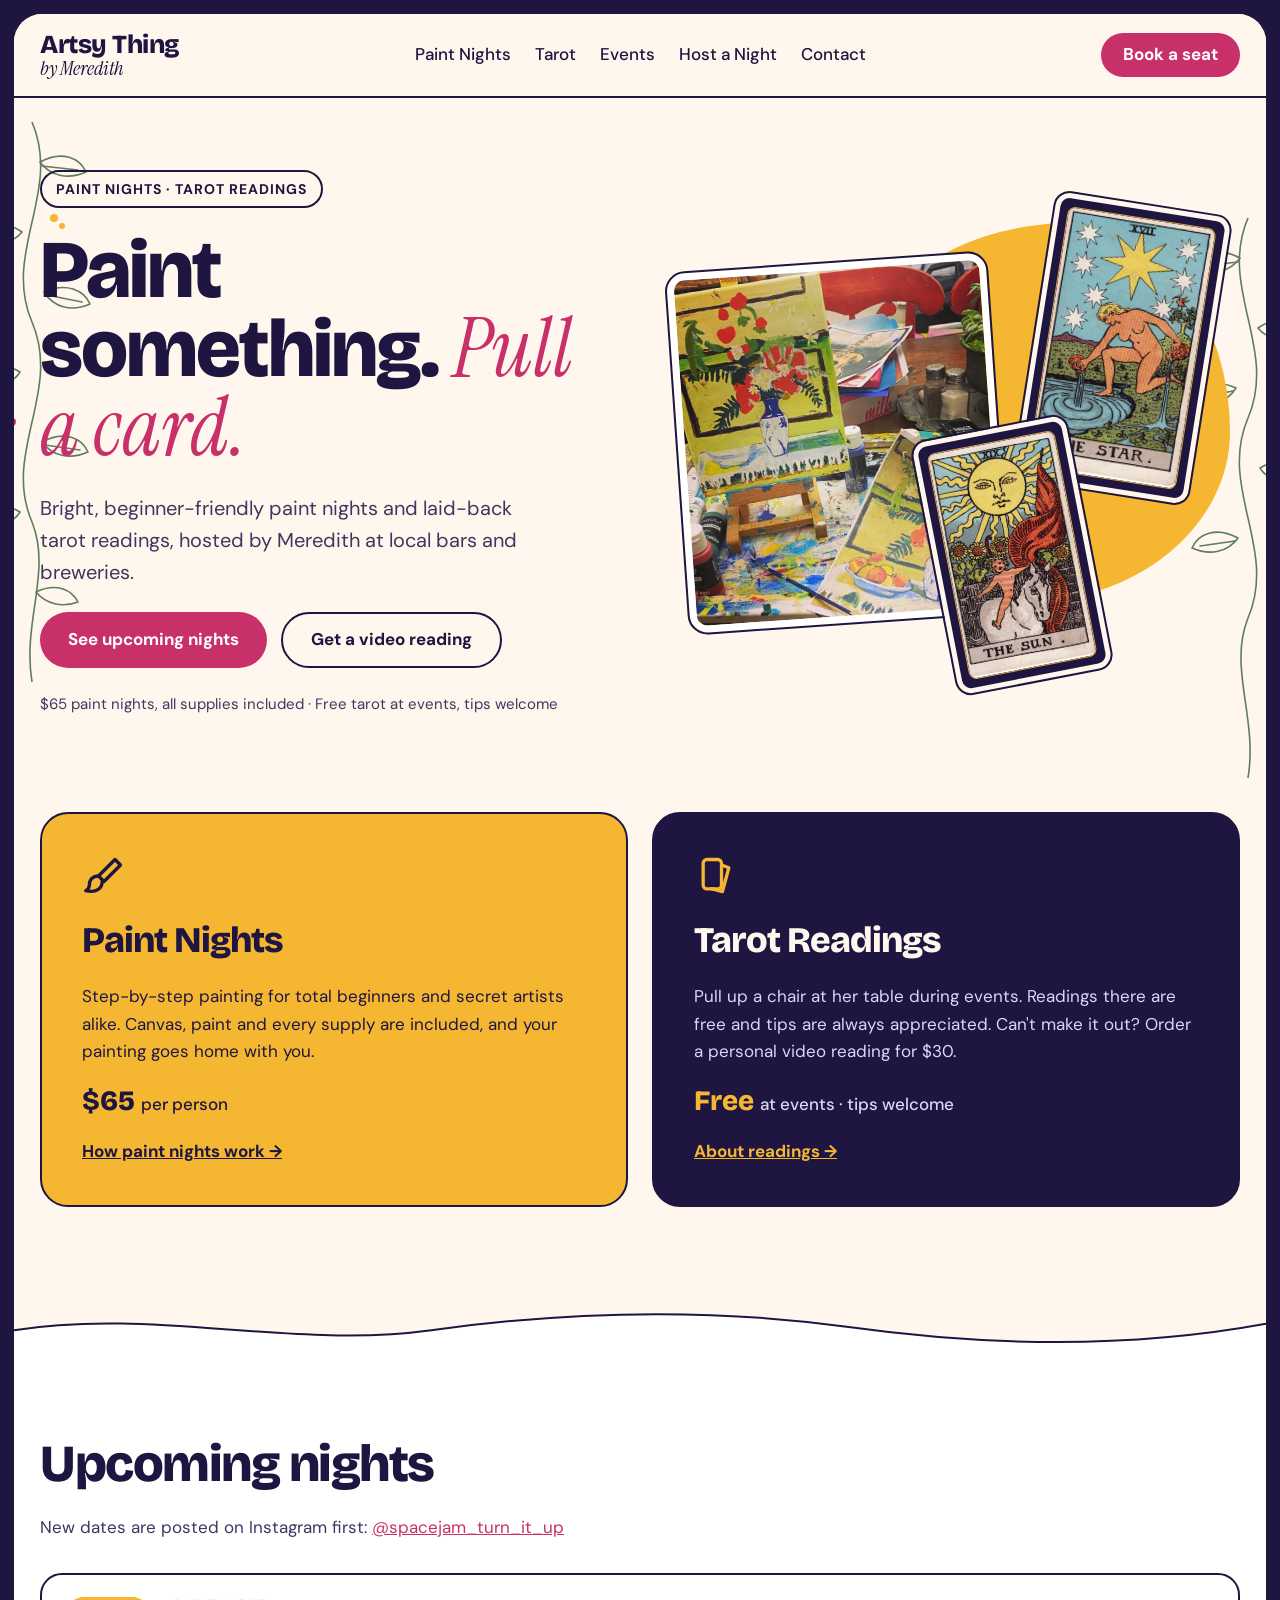
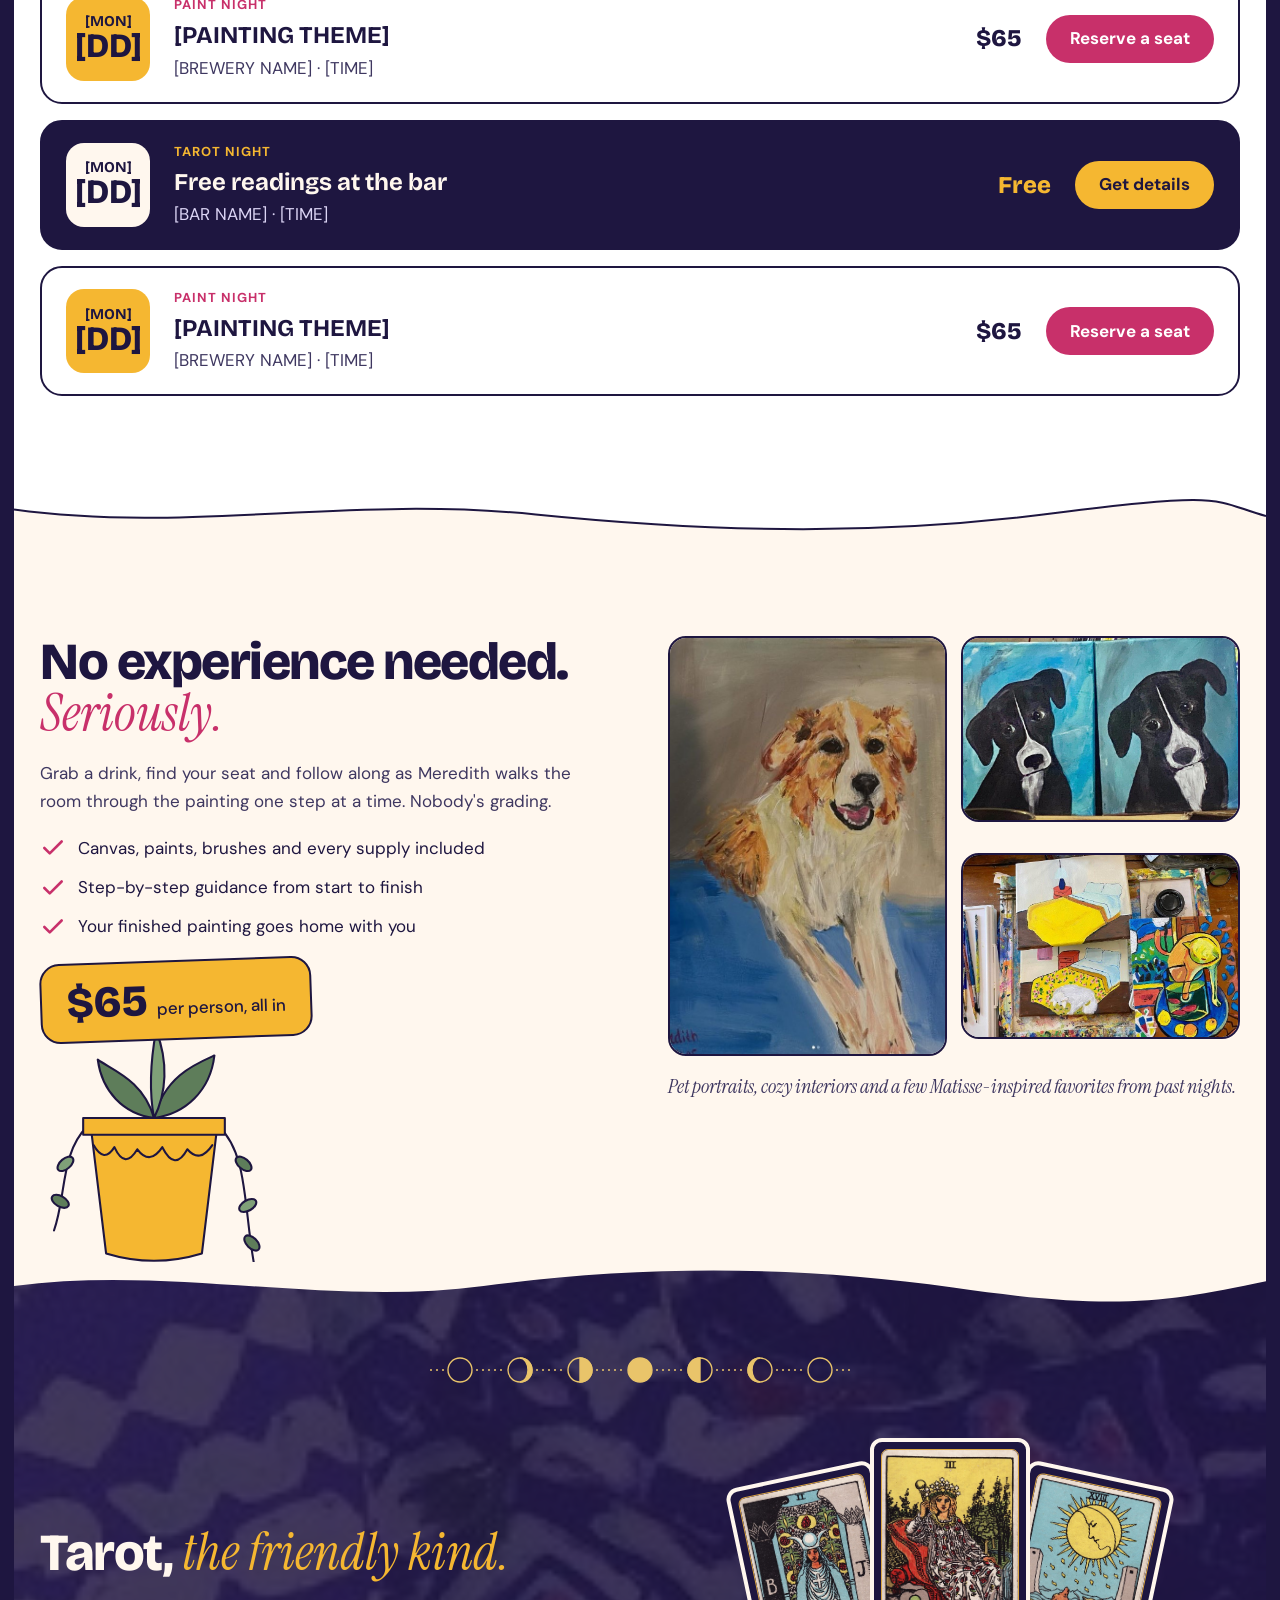
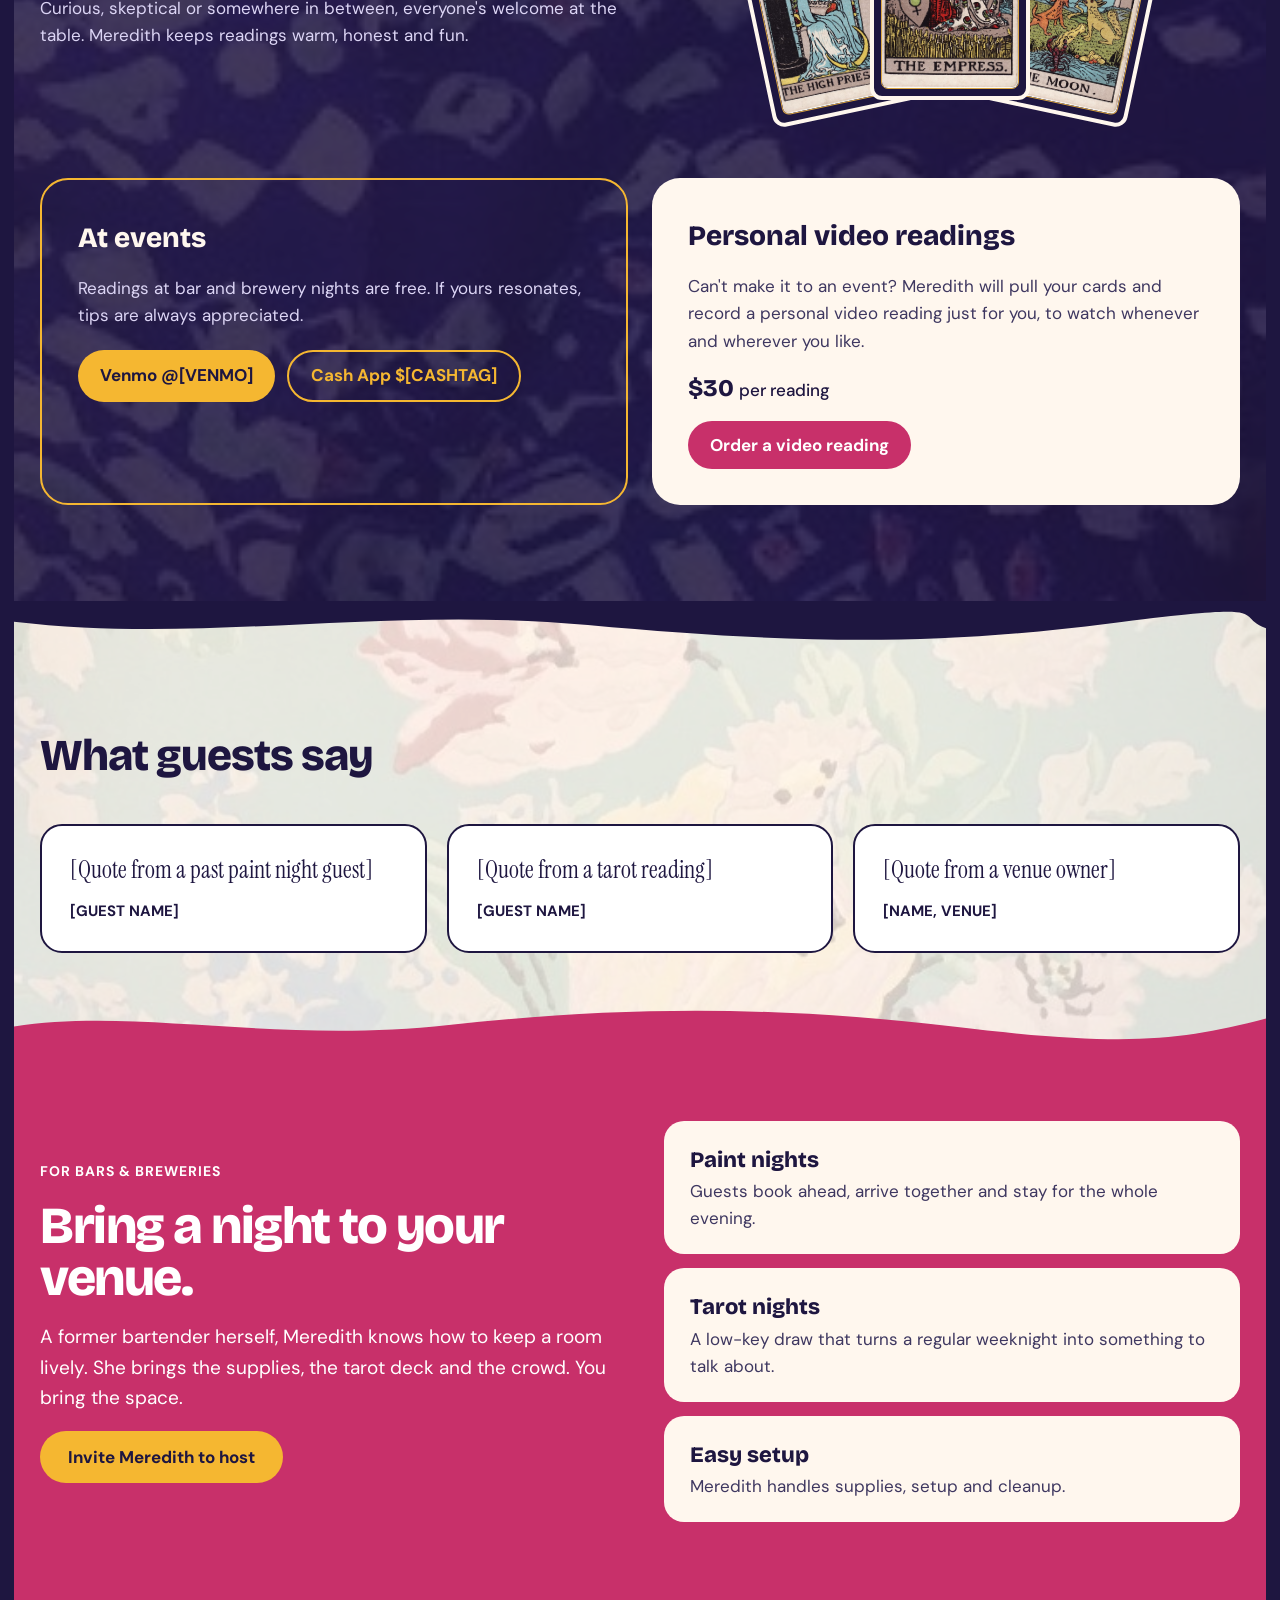
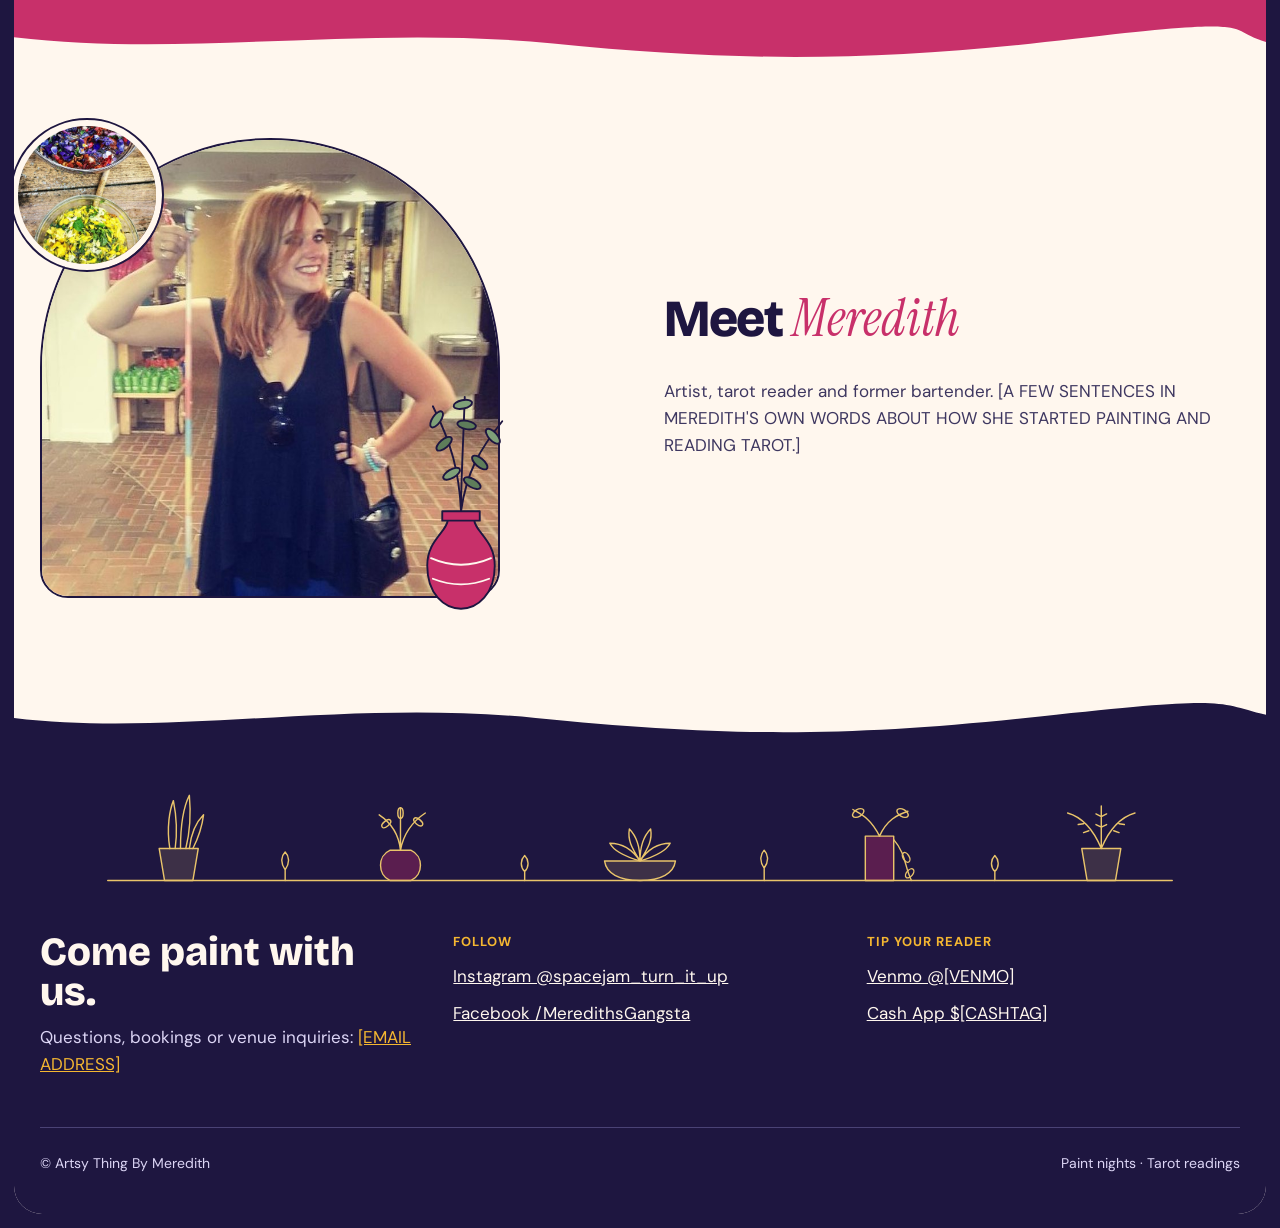
==== TarotTestWebsite/index.html @ 4184240e "Initial commit: client business websites (210 Thrifty Ninja, TarotTestWebsite)" ====
<!doctype html>
<html lang="en">
<head>
<meta charset="utf-8">
<meta name="viewport" content="width=device-width, initial-scale=1">
<title>Artsy Thing By Meredith | Paint nights and tarot readings</title>
<link rel="stylesheet" href="https://fonts.googleapis.com/css2?family=Bricolage+Grotesque:wght@500;700;800&amp;family=DM+Sans:wght@400;500;700&amp;family=Instrument+Serif:ital@0;1&amp;display=swap">
<style>
html{scroll-behavior:smooth}

body{margin:0}
a{color:#C8306A}a:hover{color:#1E1640}
.bg-batik{background-image:url(images/texture-batik.jpg);background-size:cover;background-position:center}
.bg-floral{background-image:url(images/texture-floral.jpg);background-size:cover;background-position:center}
</style>
</head>
<body>
<div style="background: #1E1640; padding: 14px">
<div style="font-family: 'DM Sans', system-ui, sans-serif; color: #1E1640; background: #FFF7EE; font-size: 17px; line-height: 1.6; border-radius: 28px; overflow: hidden">

<header style="padding: 18px 24px; border-bottom: 2px solid #1E1640; background: #FFF7EE">
<div style="max-width: 1200px; margin: 0 auto; display: flex; flex-wrap: wrap; align-items: center; justify-content: space-between; gap: 16px">
<a href="#top" style="text-decoration: none; color: #1E1640; display: flex; flex-direction: column; line-height: 1">
<span style="font-family: 'Bricolage Grotesque', 'Trebuchet MS', sans-serif; font-weight: 800; font-size: 26px; letter-spacing: -0.5px">Artsy Thing</span>
<span style="font-family: 'Instrument Serif', Georgia, serif; font-style: italic; font-size: 20px">by Meredith</span>
</a>
<nav style="display: flex; flex-wrap: wrap; gap: 24px; font-weight: 500">
<a href="#paint" style="color: #1E1640; text-decoration: none">Paint Nights</a>
<a href="#tarot" style="color: #1E1640; text-decoration: none">Tarot</a>
<a href="#events" style="color: #1E1640; text-decoration: none">Events</a>
<a href="#host" style="color: #1E1640; text-decoration: none">Host a Night</a>
<a href="#contact" style="color: #1E1640; text-decoration: none">Contact</a>
</nav>
<a href="#events" style="display: inline-flex; align-items: center; min-height: 44px; padding: 0 22px; border-radius: 999px; background: #C8306A; color: #FFFFFF; text-decoration: none; font-weight: 700">Book a seat</a>
</div>
</header>

<section id="top" style="padding: 72px 24px 96px; overflow: hidden; position: relative">
<svg aria-hidden="true" width="110" height="560" viewBox="0 0 110 560" fill="none" stroke="#5E7D5A" stroke-width="1.6" stroke-linecap="round" stroke-linejoin="round" style="position: absolute; left: -22px; top: 24px">
<path d="M40 0C70 70 10 130 40 200C70 270 10 330 40 400C60 450 30 500 40 560"></path>
<path d="M48 40C70 28 88 36 94 50C76 58 58 54 48 40Z"></path><path d="M50 44L86 48"></path>
<path d="M30 110C10 96-6 102-10 116C8 124 22 120 30 110Z"></path>
<path d="M52 170C74 160 92 168 98 182C80 190 62 186 52 170Z"></path><path d="M55 173L90 180"></path>
<path d="M28 250C8 238-6 244-8 258C10 264 22 260 28 250Z"></path>
<path d="M50 320C72 308 90 316 96 330C78 338 60 334 50 320Z"></path><path d="M53 323L88 328"></path>
<path d="M28 390C8 378-6 384-8 398C10 404 22 400 28 390Z"></path>
<path d="M44 470C64 460 80 468 86 480C70 486 54 482 44 470Z"></path>
<circle cx="62" cy="96" r="4" fill="#F5B731" stroke="none"></circle><circle cx="70" cy="104" r="3" fill="#F5B731" stroke="none"></circle><circle cx="20" cy="300" r="4" fill="#C8306A" stroke="none"></circle><circle cx="14" cy="310" r="3" fill="#C8306A" stroke="none"></circle>
</svg>
<svg aria-hidden="true" width="110" height="560" viewBox="0 0 110 560" fill="none" stroke="#5E7D5A" stroke-width="1.6" stroke-linecap="round" stroke-linejoin="round" style="position: absolute; right: -22px; top: 120px; transform: scale(-1, 1)">
<path d="M40 0C70 70 10 130 40 200C70 270 10 330 40 400C60 450 30 500 40 560"></path>
<path d="M48 40C70 28 88 36 94 50C76 58 58 54 48 40Z"></path><path d="M50 44L86 48"></path>
<path d="M30 110C10 96-6 102-10 116C8 124 22 120 30 110Z"></path>
<path d="M52 170C74 160 92 168 98 182C80 190 62 186 52 170Z"></path><path d="M55 173L90 180"></path>
<path d="M28 250C8 238-6 244-8 258C10 264 22 260 28 250Z"></path>
<path d="M50 320C72 308 90 316 96 330C78 338 60 334 50 320Z"></path><path d="M53 323L88 328"></path>
<circle cx="64" cy="230" r="4" fill="#F5B731" stroke="none"></circle><circle cx="72" cy="238" r="3" fill="#F5B731" stroke="none"></circle>
</svg>
<div style="position: relative; max-width: 1200px; margin: 0 auto; display: grid; grid-template-columns: repeat(auto-fit, minmax(320px, 1fr)); gap: 56px; align-items: center">
<div style="display: flex; flex-direction: column; gap: 24px">
<span style="align-self: flex-start; padding: 6px 14px; border: 2px solid #1E1640; border-radius: 999px; font-weight: 700; font-size: 14px; letter-spacing: 1px; text-transform: uppercase">Paint nights · Tarot readings</span>
<h1 style="margin: 0; font-family: 'Bricolage Grotesque', 'Trebuchet MS', sans-serif; font-weight: 800; font-size: clamp(48px, 6.4vw, 96px); line-height: 0.95; letter-spacing: -2px">Paint something. <span style="font-family: 'Instrument Serif', Georgia, serif; font-style: italic; font-weight: 400; color: #C8306A; letter-spacing: 0">Pull a card.</span></h1>
<p style="margin: 0; font-size: 20px; max-width: 520px; color: #3E3760">Bright, beginner-friendly paint nights and laid-back tarot readings, hosted by Meredith at local bars and breweries.</p>
<div style="display: flex; flex-wrap: wrap; gap: 14px">
<a href="#events" style="display: inline-flex; align-items: center; min-height: 52px; padding: 0 28px; border-radius: 999px; background: #C8306A; color: #FFFFFF; text-decoration: none; font-weight: 700">See upcoming nights</a>
<a href="#tarot" style="display: inline-flex; align-items: center; min-height: 52px; padding: 0 28px; border-radius: 999px; border: 2px solid #1E1640; color: #1E1640; text-decoration: none; font-weight: 700">Get a video reading</a>
</div>
<p style="margin: 0; font-size: 15px; color: #3E3760">$65 paint nights, all supplies included · Free tarot at events, tips welcome</p>
</div>
<div style="position: relative; height: 480px">
<div style="position: absolute; top: 20px; right: 10px; width: 380px; height: 380px; background: #F5B731; border-radius: 58% 42% 55% 45% / 45% 55% 45% 55%"></div>
<img src="images/art-vase-easel.jpg" alt="Meredith's bright flower-vase painting on a tabletop easel beside its reference print" style="position: absolute; top: 60px; left: 10px; width: 320px; height: 360px; transform: rotate(-4deg); object-fit: cover; border: 7px solid #FFFFFF; outline: 2px solid #1E1640; border-radius: 18px; box-sizing: border-box">
<div style="position: absolute; top: 0; right: 30px; width: 176px; height: 290px; transform: rotate(9deg); background: #1E1640; border: 5px solid #FFF7EE; outline: 2px solid #1E1640; border-radius: 14px; padding: 8px; box-sizing: border-box">
<div style="height: 100%; box-sizing: border-box; border: 1px solid #D9A441; border-radius: 8px; overflow: hidden">
<img src="images/RWS_Tarot_17_Star.jpg" alt="The Star tarot card" style="display: block; width: 100%; height: 100%; object-fit: cover">
</div>
</div>
<div style="position: absolute; bottom: 0; right: 150px; width: 156px; height: 256px; transform: rotate(-11deg); background: #1E1640; border: 5px solid #FFF7EE; outline: 2px solid #1E1640; border-radius: 14px; padding: 8px; box-sizing: border-box">
<div style="height: 100%; box-sizing: border-box; border: 1px solid #D9A441; border-radius: 8px; overflow: hidden">
<img src="images/RWS_Tarot_19_Sun.jpg" alt="The Sun tarot card" style="display: block; width: 100%; height: 100%; object-fit: cover">
</div>
</div>
</div>
</div>
</section>

<section style="padding: 0 24px 96px">
<div style="max-width: 1200px; margin: 0 auto; display: grid; grid-template-columns: repeat(auto-fit, minmax(300px, 1fr)); gap: 24px">
<div style="background: #F5B731; border: 2px solid #1E1640; border-radius: 28px; padding: 40px; display: flex; flex-direction: column; gap: 14px">
<svg aria-hidden="true" width="44" height="44" viewBox="0 0 24 24" fill="none" stroke="#1E1640" stroke-width="1.8" stroke-linecap="round" stroke-linejoin="round"><path d="M18 3l3 3-9 9-3-3z"></path><path d="M9 12c-3 0-5 2-5 5 0 1.5-1 2.5-2 3 4 1 9 0 9-5"></path></svg>
<h2 style="margin: 0; font-family: 'Bricolage Grotesque', 'Trebuchet MS', sans-serif; font-weight: 800; font-size: 36px; letter-spacing: -1px">Paint Nights</h2>
<p style="margin: 0">Step-by-step painting for total beginners and secret artists alike. Canvas, paint and every supply are included, and your painting goes home with you.</p>
<p style="margin: 0; font-family: 'Bricolage Grotesque', 'Trebuchet MS', sans-serif; font-weight: 800; font-size: 28px">$65 <span style="font-family: 'DM Sans', sans-serif; font-weight: 500; font-size: 17px">per person</span></p>
<a href="#paint" style="color: #1E1640; font-weight: 700">How paint nights work →</a>
</div>
<div style="background: #1E1640; color: #FFF7EE; border: 2px solid #1E1640; border-radius: 28px; padding: 40px; display: flex; flex-direction: column; gap: 14px">
<svg aria-hidden="true" width="44" height="44" viewBox="0 0 24 24" fill="none" stroke="#F5B731" stroke-width="1.8" stroke-linecap="round" stroke-linejoin="round"><rect x="5" y="3" width="10" height="16" rx="2"></rect><path d="M15 6l4 1.5-3.5 13-6-1.6"></path></svg>
<h2 style="margin: 0; font-family: 'Bricolage Grotesque', 'Trebuchet MS', sans-serif; font-weight: 800; font-size: 36px; letter-spacing: -1px">Tarot Readings</h2>
<p style="margin: 0; color: #DCD5F5">Pull up a chair at her table during events. Readings there are free and tips are always appreciated. Can't make it out? Order a personal video reading for $30.</p>
<p style="margin: 0; font-family: 'Bricolage Grotesque', 'Trebuchet MS', sans-serif; font-weight: 800; font-size: 28px; color: #F5B731">Free <span style="font-family: 'DM Sans', sans-serif; font-weight: 500; font-size: 17px; color: #DCD5F5">at events · tips welcome</span></p>
<a href="#tarot" style="color: #F5B731; font-weight: 700">About readings →</a>
</div>
</div>
</section>

<div aria-hidden="true" style="background: #FFF7EE; line-height: 0"><svg viewBox="0 0 1440 60" preserveAspectRatio="none" style="display: block; width: 100%; height: 48px"><path d="M0 34C160 6 320 58 480 34S800 6 960 30S1280 58 1440 26V60H0Z" fill="#FFFFFF"></path><path d="M0 34C160 6 320 58 480 34S800 6 960 30S1280 58 1440 26" fill="none" stroke="#1E1640" stroke-width="2" vector-effect="non-scaling-stroke"></path></svg></div>
<section id="events" style="padding: 72px 24px 96px; background: #FFFFFF">
<div style="max-width: 1200px; margin: 0 auto; display: flex; flex-direction: column; gap: 32px">
<div style="display: flex; flex-wrap: wrap; justify-content: space-between; align-items: flex-end; gap: 16px">
<div>
<h2 style="margin: 0; font-family: 'Bricolage Grotesque', 'Trebuchet MS', sans-serif; font-weight: 800; font-size: 52px; letter-spacing: -1.5px">Upcoming nights</h2>
<p style="margin: 8px 0 0; color: #3E3760">New dates are posted on Instagram first: <a href="https://www.instagram.com/spacejam_turn_it_up">@spacejam_turn_it_up</a></p>
</div>
</div>
<div style="display: flex; flex-direction: column; gap: 16px">
<div style="display: flex; flex-wrap: wrap; align-items: center; gap: 24px; border: 2px solid #1E1640; border-radius: 22px; padding: 20px 24px">
<div style="width: 84px; height: 84px; border-radius: 18px; background: #F5B731; display: flex; flex-direction: column; align-items: center; justify-content: center; line-height: 1; font-family: 'Bricolage Grotesque', sans-serif"><span style="font-size: 15px; font-weight: 700">[MON]</span><span style="font-size: 34px; font-weight: 800">[DD]</span></div>
<div style="flex-grow: 1; min-width: 220px">
<div style="font-size: 13px; font-weight: 700; letter-spacing: 1px; text-transform: uppercase; color: #C8306A">Paint Night</div>
<div style="font-family: 'Bricolage Grotesque', sans-serif; font-weight: 700; font-size: 24px">[PAINTING THEME]</div>
<div style="color: #3E3760">[BREWERY NAME] · [TIME]</div>
</div>
<div style="font-family: 'Bricolage Grotesque', sans-serif; font-weight: 800; font-size: 24px">$65</div>
<a href="#contact" style="display: inline-flex; align-items: center; min-height: 48px; padding: 0 24px; border-radius: 999px; background: #C8306A; color: #FFFFFF; text-decoration: none; font-weight: 700">Reserve a seat</a>
</div>
<div style="display: flex; flex-wrap: wrap; align-items: center; gap: 24px; border: 2px solid #1E1640; border-radius: 22px; padding: 20px 24px; background: #1E1640; color: #FFF7EE">
<div style="width: 84px; height: 84px; border-radius: 18px; background: #FFF7EE; color: #1E1640; display: flex; flex-direction: column; align-items: center; justify-content: center; line-height: 1; font-family: 'Bricolage Grotesque', sans-serif"><span style="font-size: 15px; font-weight: 700">[MON]</span><span style="font-size: 34px; font-weight: 800">[DD]</span></div>
<div style="flex-grow: 1; min-width: 220px">
<div style="font-size: 13px; font-weight: 700; letter-spacing: 1px; text-transform: uppercase; color: #F5B731">Tarot Night</div>
<div style="font-family: 'Bricolage Grotesque', sans-serif; font-weight: 700; font-size: 24px">Free readings at the bar</div>
<div style="color: #DCD5F5">[BAR NAME] · [TIME]</div>
</div>
<div style="font-family: 'Bricolage Grotesque', sans-serif; font-weight: 800; font-size: 24px; color: #F5B731">Free</div>
<a href="#tarot" style="display: inline-flex; align-items: center; min-height: 48px; padding: 0 24px; border-radius: 999px; background: #F5B731; color: #1E1640; text-decoration: none; font-weight: 700">Get details</a>
</div>
<div style="display: flex; flex-wrap: wrap; align-items: center; gap: 24px; border: 2px solid #1E1640; border-radius: 22px; padding: 20px 24px">
<div style="width: 84px; height: 84px; border-radius: 18px; background: #F5B731; display: flex; flex-direction: column; align-items: center; justify-content: center; line-height: 1; font-family: 'Bricolage Grotesque', sans-serif"><span style="font-size: 15px; font-weight: 700">[MON]</span><span style="font-size: 34px; font-weight: 800">[DD]</span></div>
<div style="flex-grow: 1; min-width: 220px">
<div style="font-size: 13px; font-weight: 700; letter-spacing: 1px; text-transform: uppercase; color: #C8306A">Paint Night</div>
<div style="font-family: 'Bricolage Grotesque', sans-serif; font-weight: 700; font-size: 24px">[PAINTING THEME]</div>
<div style="color: #3E3760">[BREWERY NAME] · [TIME]</div>
</div>
<div style="font-family: 'Bricolage Grotesque', sans-serif; font-weight: 800; font-size: 24px">$65</div>
<a href="#contact" style="display: inline-flex; align-items: center; min-height: 48px; padding: 0 24px; border-radius: 999px; background: #C8306A; color: #FFFFFF; text-decoration: none; font-weight: 700">Reserve a seat</a>
</div>
</div>
</div>
</section>

<div aria-hidden="true" style="background: #FFFFFF; line-height: 0"><svg viewBox="0 0 1440 60" preserveAspectRatio="none" style="display: block; width: 100%; height: 48px"><path d="M0 22C200 52 380 4 600 28S1000 54 1200 26S1380 12 1440 30V60H0Z" fill="#FFF7EE"></path><path d="M0 22C200 52 380 4 600 28S1000 54 1200 26S1380 12 1440 30" fill="none" stroke="#1E1640" stroke-width="2" vector-effect="non-scaling-stroke"></path></svg></div>
<section id="paint" style="padding: 96px 24px 160px; position: relative; overflow: hidden">
<svg aria-hidden="true" width="230" height="250" viewBox="0 0 220 240" fill="none" stroke="#1E1640" stroke-width="2" stroke-linecap="round" stroke-linejoin="round" style="position: absolute; left: 2%; bottom: -6px">
<path d="M110 96C100 60 70 50 56 40C60 70 80 92 110 96Z" fill="#5E7D5A"></path>
<path d="M110 96C120 56 150 44 168 36C164 70 140 92 110 96Z" fill="#5E7D5A"></path>
<path d="M110 96C104 64 108 34 112 12C124 42 122 72 110 96Z" fill="#7FA078"></path>
<path d="M172 104C200 130 196 180 206 236M46 104C20 130 26 170 14 204"></path>
<ellipse cx="196" cy="140" rx="9" ry="5" transform="rotate(40 196 140)" fill="#5E7D5A"></ellipse>
<ellipse cx="200" cy="180" rx="9" ry="5" transform="rotate(-30 200 180)" fill="#7FA078"></ellipse>
<ellipse cx="204" cy="216" rx="9" ry="5" transform="rotate(45 204 216)" fill="#5E7D5A"></ellipse>
<ellipse cx="25" cy="140" rx="9" ry="5" transform="rotate(-40 25 140)" fill="#7FA078"></ellipse>
<ellipse cx="20" cy="176" rx="9" ry="5" transform="rotate(30 20 176)" fill="#5E7D5A"></ellipse>
<path d="M50 110H170L156 226Q110 240 64 226Z" fill="#F5B731"></path>
<path d="M42 96H178V112H42Z" fill="#F5B731"></path>
<path d="M52 122Q62 140 72 124Q82 146 94 126Q106 142 118 124Q130 148 142 126Q154 140 166 122" fill="none"></path>
</svg>
<div style="max-width: 1200px; margin: 0 auto; display: grid; grid-template-columns: repeat(auto-fit, minmax(320px, 1fr)); gap: 56px; align-items: start">
<div style="display: flex; flex-direction: column; gap: 20px">
<h2 style="margin: 0; font-family: 'Bricolage Grotesque', 'Trebuchet MS', sans-serif; font-weight: 800; font-size: 52px; line-height: 1; letter-spacing: -1.5px">No experience needed. <span style="font-family: 'Instrument Serif', Georgia, serif; font-style: italic; font-weight: 400; color: #C8306A; letter-spacing: 0">Seriously.</span></h2>
<p style="margin: 0; color: #3E3760">Grab a drink, find your seat and follow along as Meredith walks the room through the painting one step at a time. Nobody's grading.</p>
<div style="display: flex; flex-direction: column; gap: 12px">
<div style="display: flex; gap: 12px; align-items: center"><svg aria-hidden="true" width="26" height="26" viewBox="0 0 24 24" fill="none" stroke="#C8306A" stroke-width="2.4" stroke-linecap="round" stroke-linejoin="round"><path d="M4 12l5 5L20 6"></path></svg><span>Canvas, paints, brushes and every supply included</span></div>
<div style="display: flex; gap: 12px; align-items: center"><svg aria-hidden="true" width="26" height="26" viewBox="0 0 24 24" fill="none" stroke="#C8306A" stroke-width="2.4" stroke-linecap="round" stroke-linejoin="round"><path d="M4 12l5 5L20 6"></path></svg><span>Step-by-step guidance from start to finish</span></div>
<div style="display: flex; gap: 12px; align-items: center"><svg aria-hidden="true" width="26" height="26" viewBox="0 0 24 24" fill="none" stroke="#C8306A" stroke-width="2.4" stroke-linecap="round" stroke-linejoin="round"><path d="M4 12l5 5L20 6"></path></svg><span>Your finished painting goes home with you</span></div>
</div>
<div style="align-self: flex-start; display: flex; align-items: baseline; gap: 10px; padding: 16px 24px; background: #F5B731; border: 2px solid #1E1640; border-radius: 20px; transform: rotate(-2deg)">
<span style="font-family: 'Bricolage Grotesque', sans-serif; font-weight: 800; font-size: 44px; line-height: 1">$65</span><span style="font-weight: 500">per person, all in</span>
</div>
</div>
<div style="display: grid; grid-template-columns: repeat(2, minmax(0, 1fr)); gap: 14px">
<img src="images/art-dog-gold.jpg" alt="Painting of a happy golden and white dog walking on blue" style="grid-row: span 2; width: 100%; height: 100%; min-height: 420px; object-fit: cover; border: 2px solid #1E1640; border-radius: 18px; box-sizing: border-box">
<img src="images/art-dogs.jpg" alt="Two matching paintings of a black and white puppy on turquoise" style="width: 100%; aspect-ratio: 3 / 2; object-fit: cover; border: 2px solid #1E1640; border-radius: 18px; box-sizing: border-box">
<img src="images/art-bed-cat.jpg" alt="Paintings of a bright yellow bed and a Matisse-inspired cat with a fishbowl" style="width: 100%; aspect-ratio: 3 / 2; object-fit: cover; border: 2px solid #1E1640; border-radius: 18px; box-sizing: border-box">
<p style="grid-column: span 2; margin: 0; font-family: 'Instrument Serif', Georgia, serif; font-style: italic; font-size: 20px; color: #3E3760">Pet portraits, cozy interiors and a few Matisse-inspired favorites from past nights.</p>
</div>
</div>
</section>

<section id="tarot" class="bg-batik" style="padding: 88px 24px 96px; background-color: #1E1640; color: #FFF7EE; position: relative; overflow: hidden">
<div aria-hidden="true" style="position: absolute; inset: 0; background: rgba(30, 22, 64, 0.84)"></div>
<svg aria-hidden="true" viewBox="0 0 1440 60" preserveAspectRatio="none" style="position: absolute; top: 0; left: 0; display: block; width: 100%; height: 48px"><path d="M0 30C180 4 360 56 540 30S900 4 1080 32S1320 52 1440 24V0H0Z" fill="#FFF7EE"></path></svg>
<div aria-hidden="true" style="position: relative; display: flex; justify-content: center; margin-bottom: 48px">
<svg width="420" height="40" viewBox="0 0 420 40" fill="none" stroke="#E9C46A" stroke-width="1.4" style="max-width: 100%"><circle cx="30" cy="20" r="12"></circle><circle cx="90" cy="20" r="12"></circle><path d="M90 8A12 12 0 0 1 90 32A8 12 0 0 0 90 8Z" fill="#E9C46A"></path><circle cx="150" cy="20" r="12"></circle><path d="M150 8A12 12 0 0 1 150 32Z" fill="#E9C46A"></path><circle cx="210" cy="20" r="12" fill="#E9C46A"></circle><circle cx="270" cy="20" r="12"></circle><path d="M270 8A12 12 0 0 0 270 32Z" fill="#E9C46A"></path><circle cx="330" cy="20" r="12"></circle><path d="M330 8A12 12 0 0 0 330 32A8 12 0 0 1 330 8Z" fill="#E9C46A"></path><circle cx="390" cy="20" r="12"></circle><path d="M0 20H14M46 20H74M106 20H134M166 20H194M226 20H254M286 20H314M346 20H374M406 20H420" stroke-dasharray="2 4"></path></svg>
</div>
<div style="max-width: 1200px; margin: 0 auto; display: flex; flex-direction: column; gap: 40px; position: relative">
<div style="display: grid; grid-template-columns: repeat(auto-fit, minmax(320px, 1fr)); gap: 40px; align-items: center">
<div style="max-width: 600px; display: flex; flex-direction: column; gap: 16px">
<h2 style="margin: 0; font-family: 'Bricolage Grotesque', 'Trebuchet MS', sans-serif; font-weight: 800; font-size: 52px; line-height: 1; letter-spacing: -1.5px">Tarot, <span style="font-family: 'Instrument Serif', Georgia, serif; font-style: italic; font-weight: 400; color: #F5B731; letter-spacing: 0">the friendly kind.</span></h2>
<p style="margin: 0; color: #DCD5F5">Curious, skeptical or somewhere in between, everyone's welcome at the table. Meredith keeps readings warm, honest and fun.</p>
</div>
<div aria-hidden="true" style="position: relative; height: 300px; max-width: 460px; width: 100%; justify-self: center">
<div style="position: absolute; left: 6%; top: 34px; width: 150px; height: 244px; transform: rotate(-12deg); background: #1E1640; border: 4px solid #FFF7EE; border-radius: 12px; padding: 7px; box-sizing: border-box">
<div style="height: 100%; box-sizing: border-box; border: 1px solid #D9A441; border-radius: 7px; overflow: hidden">
<img src="images/RWS_Tarot_02_High_Priestess.jpg" alt="The High Priestess tarot card" style="display: block; width: 100%; height: 100%; object-fit: cover">
</div>
</div>
<div style="position: absolute; right: 6%; top: 34px; width: 150px; height: 244px; transform: rotate(12deg); background: #1E1640; border: 4px solid #FFF7EE; border-radius: 12px; padding: 7px; box-sizing: border-box">
<div style="height: 100%; box-sizing: border-box; border: 1px solid #D9A441; border-radius: 7px; overflow: hidden">
<img src="images/RWS_Tarot_18_Moon.jpg" alt="The Moon tarot card" style="display: block; width: 100%; height: 100%; object-fit: cover">
</div>
</div>
<div style="position: absolute; left: 50%; top: 0; margin-left: -80px; width: 160px; height: 262px; background: #1E1640; border: 4px solid #FFF7EE; border-radius: 12px; padding: 7px; box-sizing: border-box">
<div style="height: 100%; box-sizing: border-box; border: 1px solid #D9A441; border-radius: 7px; overflow: hidden">
<img src="images/RWS_Tarot_03_Empress.jpg" alt="The Empress tarot card" style="display: block; width: 100%; height: 100%; object-fit: cover">
</div>
</div>
</div>
</div>
<div style="display: grid; grid-template-columns: repeat(auto-fit, minmax(300px, 1fr)); gap: 24px">
<div style="border: 2px solid #F5B731; border-radius: 28px; padding: 36px; display: flex; flex-direction: column; gap: 14px">
<h3 style="margin: 0; font-family: 'Bricolage Grotesque', sans-serif; font-weight: 800; font-size: 28px">At events</h3>
<p style="margin: 0; color: #DCD5F5">Readings at bar and brewery nights are free. If yours resonates, tips are always appreciated.</p>
<div style="display: flex; flex-wrap: wrap; gap: 12px; margin-top: 6px">
<a href="#contact" style="display: inline-flex; align-items: center; min-height: 48px; padding: 0 22px; border-radius: 999px; background: #F5B731; color: #1E1640; text-decoration: none; font-weight: 700">Venmo @[VENMO]</a>
<a href="#contact" style="display: inline-flex; align-items: center; min-height: 48px; padding: 0 22px; border-radius: 999px; border: 2px solid #F5B731; color: #F5B731; text-decoration: none; font-weight: 700">Cash App $[CASHTAG]</a>
</div>
</div>
<div style="background: #FFF7EE; color: #1E1640; border-radius: 28px; padding: 36px; display: flex; flex-direction: column; gap: 14px">
<h3 style="margin: 0; font-family: 'Bricolage Grotesque', sans-serif; font-weight: 800; font-size: 28px">Personal video readings</h3>
<p style="margin: 0; color: #3E3760">Can't make it to an event? Meredith will pull your cards and record a personal video reading just for you, to watch whenever and wherever you like.</p>
<p style="margin: 0; font-family: 'Bricolage Grotesque', sans-serif; font-weight: 800; font-size: 24px">$30 <span style="font-family: 'DM Sans', sans-serif; font-weight: 500; font-size: 17px">per reading</span></p>
<a href="#contact" style="align-self: flex-start; display: inline-flex; align-items: center; min-height: 48px; padding: 0 22px; border-radius: 999px; background: #C8306A; color: #FFFFFF; text-decoration: none; font-weight: 700">Order a video reading</a>
</div>
</div>
</div>
</section>

<section class="bg-floral" style="padding: 120px 24px 96px; position: relative; background-color: #FFF7EE">
<div aria-hidden="true" style="position: absolute; inset: 0; background: rgba(255, 247, 238, 0.72)"></div>
<svg aria-hidden="true" viewBox="0 0 1440 60" preserveAspectRatio="none" style="position: absolute; top: 0; left: 0; display: block; width: 100%; height: 48px"><path d="M0 26C220 54 420 6 660 30S1060 56 1260 28S1400 18 1440 34V0H0Z" fill="#1E1640"></path></svg>
<div style="position: relative; max-width: 1200px; margin: 0 auto; display: flex; flex-direction: column; gap: 32px">
<h2 style="margin: 0; font-family: 'Bricolage Grotesque', 'Trebuchet MS', sans-serif; font-weight: 800; font-size: 44px; letter-spacing: -1px">What guests say</h2>
<div style="display: grid; grid-template-columns: repeat(auto-fit, minmax(260px, 1fr)); gap: 20px">
<figure style="margin: 0; background: #FFFFFF; border: 2px solid #1E1640; border-radius: 22px; padding: 28px; display: flex; flex-direction: column; gap: 14px">
<blockquote style="margin: 0; font-family: 'Instrument Serif', Georgia, serif; font-size: 24px; line-height: 1.3">[Quote from a past paint night guest]</blockquote>
<figcaption style="font-weight: 700; font-size: 15px">[GUEST NAME]</figcaption>
</figure>
<figure style="margin: 0; background: #FFFFFF; border: 2px solid #1E1640; border-radius: 22px; padding: 28px; display: flex; flex-direction: column; gap: 14px">
<blockquote style="margin: 0; font-family: 'Instrument Serif', Georgia, serif; font-size: 24px; line-height: 1.3">[Quote from a tarot reading]</blockquote>
<figcaption style="font-weight: 700; font-size: 15px">[GUEST NAME]</figcaption>
</figure>
<figure style="margin: 0; background: #FFFFFF; border: 2px solid #1E1640; border-radius: 22px; padding: 28px; display: flex; flex-direction: column; gap: 14px">
<blockquote style="margin: 0; font-family: 'Instrument Serif', Georgia, serif; font-size: 24px; line-height: 1.3">[Quote from a venue owner]</blockquote>
<figcaption style="font-weight: 700; font-size: 15px">[NAME, VENUE]</figcaption>
</figure>
</div>
</div>
</section>

<div aria-hidden="true" style="line-height: 0; margin-top: -48px; position: relative"><svg viewBox="0 0 1440 60" preserveAspectRatio="none" style="display: block; width: 100%; height: 48px"><path d="M0 32C140 8 300 54 500 30S880 6 1080 32S1340 50 1440 22V60H0Z" fill="#C8306A"></path></svg></div>
<section id="host" style="padding: 72px 24px 96px; background: #C8306A; color: #FFFFFF">
<div style="max-width: 1200px; margin: 0 auto; display: grid; grid-template-columns: repeat(auto-fit, minmax(320px, 1fr)); gap: 48px; align-items: center">
<div style="display: flex; flex-direction: column; gap: 18px">
<span style="font-size: 14px; font-weight: 700; letter-spacing: 1px; text-transform: uppercase">For bars &amp; breweries</span>
<h2 style="margin: 0; font-family: 'Bricolage Grotesque', 'Trebuchet MS', sans-serif; font-weight: 800; font-size: 52px; line-height: 1; letter-spacing: -1.5px">Bring a night to your venue.</h2>
<p style="margin: 0; font-size: 19px">A former bartender herself, Meredith knows how to keep a room lively. She brings the supplies, the tarot deck and the crowd. You bring the space.</p>
<a href="#contact" style="align-self: flex-start; display: inline-flex; align-items: center; min-height: 52px; padding: 0 28px; border-radius: 999px; background: #F5B731; color: #1E1640; text-decoration: none; font-weight: 700">Invite Meredith to host</a>
</div>
<div style="display: flex; flex-direction: column; gap: 14px">
<div style="background: #FFF7EE; color: #1E1640; border-radius: 20px; padding: 22px 26px"><div style="font-family: 'Bricolage Grotesque', sans-serif; font-weight: 800; font-size: 22px">Paint nights</div><div style="color: #3E3760">Guests book ahead, arrive together and stay for the whole evening.</div></div>
<div style="background: #FFF7EE; color: #1E1640; border-radius: 20px; padding: 22px 26px"><div style="font-family: 'Bricolage Grotesque', sans-serif; font-weight: 800; font-size: 22px">Tarot nights</div><div style="color: #3E3760">A low-key draw that turns a regular weeknight into something to talk about.</div></div>
<div style="background: #FFF7EE; color: #1E1640; border-radius: 20px; padding: 22px 26px"><div style="font-family: 'Bricolage Grotesque', sans-serif; font-weight: 800; font-size: 22px">Easy setup</div><div style="color: #3E3760">Meredith handles supplies, setup and cleanup.</div></div>
</div>
</div>
</section>

<div aria-hidden="true" style="background: #C8306A; line-height: 0"><svg viewBox="0 0 1440 60" preserveAspectRatio="none" style="display: block; width: 100%; height: 48px"><path d="M0 24C200 50 400 8 620 32S1000 54 1220 26S1390 14 1440 30V60H0Z" fill="#FFF7EE"></path></svg></div>
<section style="padding: 72px 24px 96px">
<div style="max-width: 1200px; margin: 0 auto; display: grid; grid-template-columns: repeat(auto-fit, minmax(300px, 1fr)); gap: 48px; align-items: center">
<div style="position: relative; max-width: 460px; width: 100%">
<img src="images/idea-flower-bowls.jpg" alt="Glass bowls filled with violet and yellow flower petals" style="position: absolute; left: -28px; top: -18px; z-index: 1; width: 150px; height: 150px; object-fit: cover; border-radius: 50%; border: 6px solid #FFF7EE; outline: 2px solid #1E1640; box-sizing: border-box">
<img src="images/meredith.jpg" alt="Meredith smiling in a black top and cowboy boots" style="display: block; width: 100%; aspect-ratio: 1 / 1; object-fit: cover; border: 2px solid #1E1640; border-radius: 50% 50% 28px 28px; box-sizing: border-box">
<svg aria-hidden="true" width="150" height="244" viewBox="0 0 160 260" fill="none" stroke="#1E1640" stroke-width="2" stroke-linecap="round" stroke-linejoin="round" style="position: absolute; right: -36px; bottom: -24px">
<path d="M80 142C78 100 70 70 50 30M80 142C86 100 100 76 124 46M80 142C80 110 82 80 84 20"></path>
<ellipse cx="62" cy="70" rx="10" ry="4.5" transform="rotate(-40 62 70)" fill="#5E7D5A"></ellipse>
<ellipse cx="54" cy="44" rx="10" ry="4.5" transform="rotate(-55 54 44)" fill="#7FA078"></ellipse>
<ellipse cx="70" cy="102" rx="10" ry="4.5" transform="rotate(-30 70 102)" fill="#7FA078"></ellipse>
<ellipse cx="100" cy="90" rx="10" ry="4.5" transform="rotate(40 100 90)" fill="#5E7D5A"></ellipse>
<ellipse cx="114" cy="62" rx="10" ry="4.5" transform="rotate(48 114 62)" fill="#7FA078"></ellipse>
<ellipse cx="92" cy="112" rx="10" ry="4.5" transform="rotate(30 92 112)" fill="#5E7D5A"></ellipse>
<ellipse cx="86" cy="50" rx="10" ry="4.5" transform="rotate(10 86 50)" fill="#5E7D5A"></ellipse>
<ellipse cx="82" cy="28" rx="10" ry="4.5" transform="rotate(-12 82 28)" fill="#7FA078"></ellipse>
<path d="M66 150C66 164 44 172 44 200C44 230 62 246 80 246C98 246 116 230 116 200C116 172 94 164 94 150Z" fill="#C8306A"></path>
<path d="M60 142H100V152H60Z" fill="#C8306A"></path>
<path d="M48 192Q80 206 112 192M50 214Q80 226 110 214" stroke="#FFF7EE"></path>
</svg>
</div>
<div style="display: flex; flex-direction: column; gap: 16px">
<h2 style="margin: 0; font-family: 'Bricolage Grotesque', 'Trebuchet MS', sans-serif; font-weight: 800; font-size: 52px; letter-spacing: -1.5px">Meet <span style="font-family: 'Instrument Serif', Georgia, serif; font-style: italic; font-weight: 400; color: #C8306A; letter-spacing: 0">Meredith</span></h2>
<p style="margin: 0; color: #3E3760">Artist, tarot reader and former bartender. [A FEW SENTENCES IN MEREDITH'S OWN WORDS ABOUT HOW SHE STARTED PAINTING AND READING TAROT.]</p>
</div>
</div>
</section>

<div aria-hidden="true" style="background: #FFF7EE; line-height: 0"><svg viewBox="0 0 1440 60" preserveAspectRatio="none" style="display: block; width: 100%; height: 48px"><path d="M0 30C180 54 380 6 600 30S960 54 1180 28S1380 10 1440 26V60H0Z" fill="#1E1640"></path></svg></div>
<footer id="contact" style="padding: 32px 24px 40px; background: #1E1640; color: #FFF7EE">
<div style="max-width: 1200px; margin: 0 auto; display: flex; flex-direction: column; gap: 48px">
<svg aria-hidden="true" viewBox="0 0 1200 124" preserveAspectRatio="xMidYMax meet" style="width: 100%; height: 110px" fill="none" stroke="#E9C46A" stroke-width="1.6" stroke-linecap="round" stroke-linejoin="round">
<path d="M0 120H1200"></path>
<path d="M58 84H102L96 120H64Z" fill="#E9C46A" fill-opacity="0.15"></path><path d="M70 84C66 60 70 40 74 30C78 50 78 70 76 84M82 84C82 56 86 36 92 24C94 46 92 68 88 84M92 84C94 66 100 54 108 46C106 62 100 76 96 84"></path>
<path d="M318 120C304 114 304 92 318 86H342C356 92 356 114 342 120Z" fill="#C8306A" fill-opacity="0.35"></path><path d="M330 86C328 66 318 54 306 46M330 86C334 64 346 52 358 44M330 86V38"></path><ellipse cx="314" cy="56" rx="6" ry="3" transform="rotate(-40 314 56)"></ellipse><ellipse cx="350" cy="54" rx="6" ry="3" transform="rotate(40 350 54)"></ellipse><ellipse cx="330" cy="44" rx="6" ry="3" transform="rotate(90 330 44)"></ellipse>
<path d="M560 98H640C638 112 624 120 600 120C576 120 562 112 560 98Z" fill="#E9C46A" fill-opacity="0.15"></path><path d="M600 98C590 82 586 74 588 62C596 70 600 82 600 98M600 98C610 82 614 74 612 62C604 70 600 82 600 98M600 98C580 92 570 86 566 78C580 78 592 86 600 98M600 98C620 92 630 86 634 78C620 78 608 86 600 98"></path>
<path d="M854 70H886V120H854Z" fill="#C8306A" fill-opacity="0.35"></path><path d="M870 70C860 50 850 46 840 40M870 70C878 52 890 46 902 42M886 74C900 90 898 104 906 120"></path><ellipse cx="846" cy="44" rx="7" ry="4" transform="rotate(-30 846 44)"></ellipse><ellipse cx="896" cy="44" rx="7" ry="4" transform="rotate(30 896 44)"></ellipse><ellipse cx="900" cy="94" rx="6" ry="3.5" transform="rotate(60 900 94)"></ellipse><ellipse cx="904" cy="112" rx="6" ry="3.5" transform="rotate(-50 904 112)"></ellipse>
<path d="M1098 84H1142L1136 120H1104Z" fill="#E9C46A" fill-opacity="0.15"></path><path d="M1120 84C1110 60 1096 48 1082 44M1120 84C1130 60 1144 48 1158 44M1120 84V36M1106 64l-6 2M1100 56l-6 1M1134 64l6 2M1140 56l6 1M1120 60l-6-3M1120 48l-6-3M1120 60l6-3M1120 48l6-3"></path>
<path d="M200 120V108M200 108C194 100 196 92 200 88C204 92 206 100 200 108M470 120V110M470 110C464 104 466 96 470 92C474 96 476 104 470 110M740 120V106M740 106C734 98 736 90 740 86C744 90 746 98 740 106M1000 120V110M1000 110C994 104 996 96 1000 92C1004 96 1006 104 1000 110"></path>
</svg>
<div style="display: grid; grid-template-columns: repeat(auto-fit, minmax(240px, 1fr)); gap: 40px">
<div style="display: flex; flex-direction: column; gap: 12px">
<h2 style="margin: 0; font-family: 'Bricolage Grotesque', 'Trebuchet MS', sans-serif; font-weight: 800; font-size: 40px; line-height: 1">Come paint with us.</h2>
<p style="margin: 0; color: #DCD5F5">Questions, bookings or venue inquiries: <a href="#contact" style="color: #F5B731">[EMAIL ADDRESS]</a></p>
</div>
<div style="display: flex; flex-direction: column; gap: 10px">
<span style="font-size: 13px; font-weight: 700; letter-spacing: 1px; text-transform: uppercase; color: #F5B731">Follow</span>
<a href="https://www.instagram.com/spacejam_turn_it_up" style="color: #FFF7EE">Instagram @spacejam_turn_it_up</a>
<a href="https://facebook.com/MeredithsGangsta" style="color: #FFF7EE">Facebook /MeredithsGangsta</a>
</div>
<div style="display: flex; flex-direction: column; gap: 10px">
<span style="font-size: 13px; font-weight: 700; letter-spacing: 1px; text-transform: uppercase; color: #F5B731">Tip your reader</span>
<a href="#contact" style="color: #FFF7EE">Venmo @[VENMO]</a>
<a href="#contact" style="color: #FFF7EE">Cash App $[CASHTAG]</a>
</div>
</div>
<div style="border-top: 1px solid #4A4275; padding-top: 24px; display: flex; flex-wrap: wrap; justify-content: space-between; gap: 12px; font-size: 14px; color: #DCD5F5">
<span>© Artsy Thing By Meredith</span>
<span>Paint nights · Tarot readings</span>
</div>
</div>
</footer>

</div>
</div>
</body>
</html>
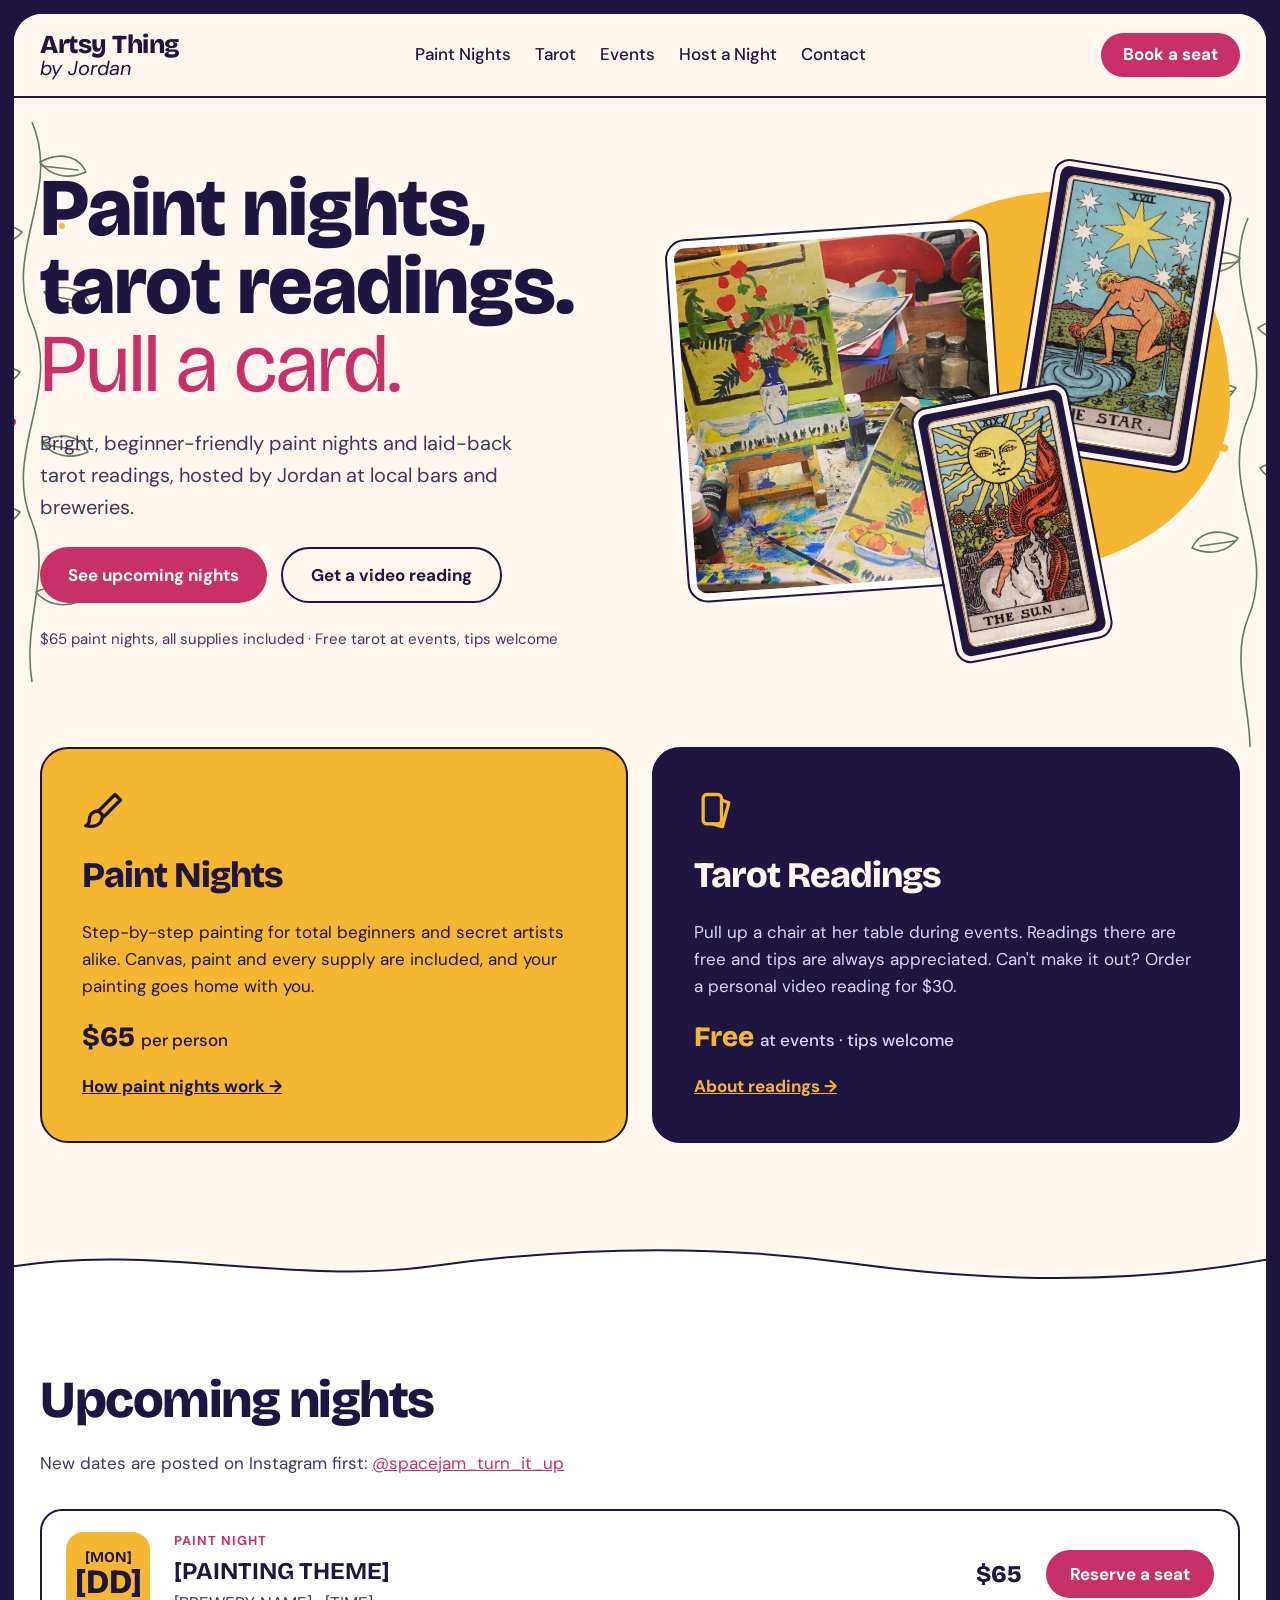
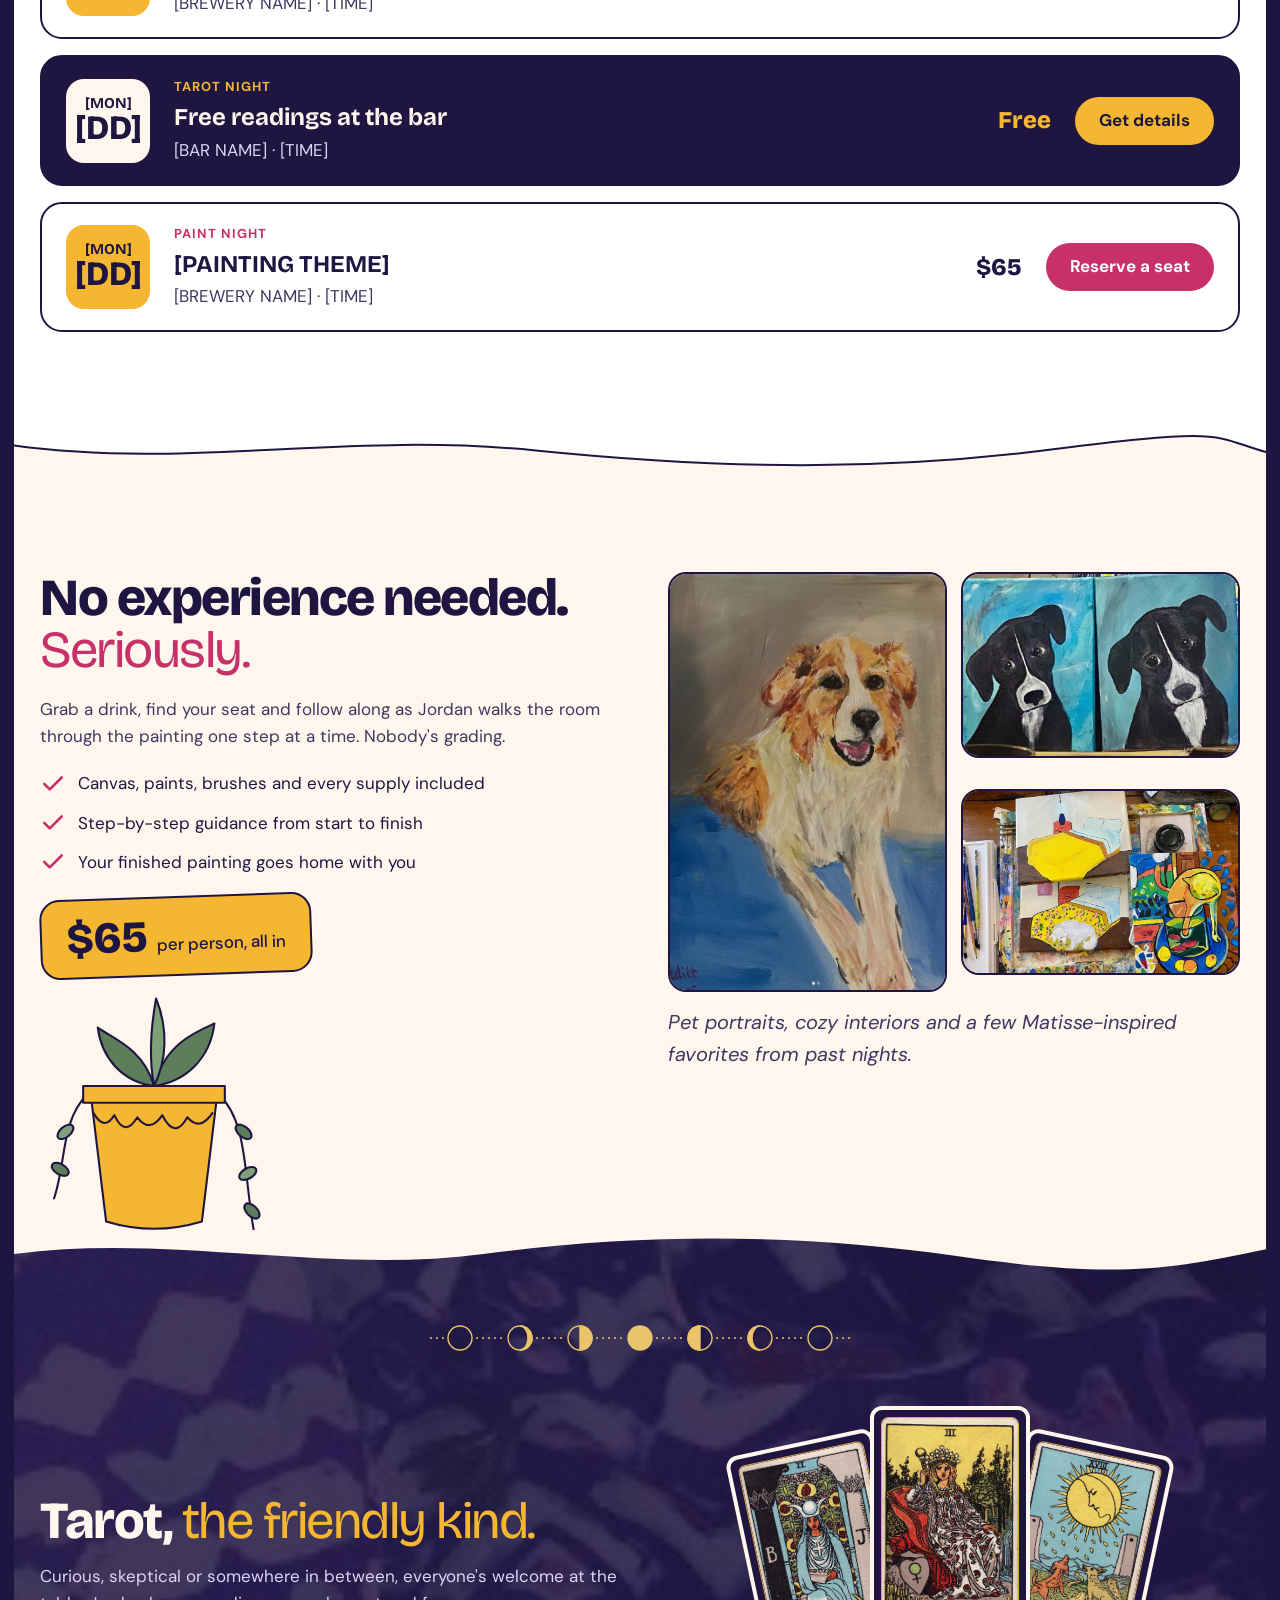
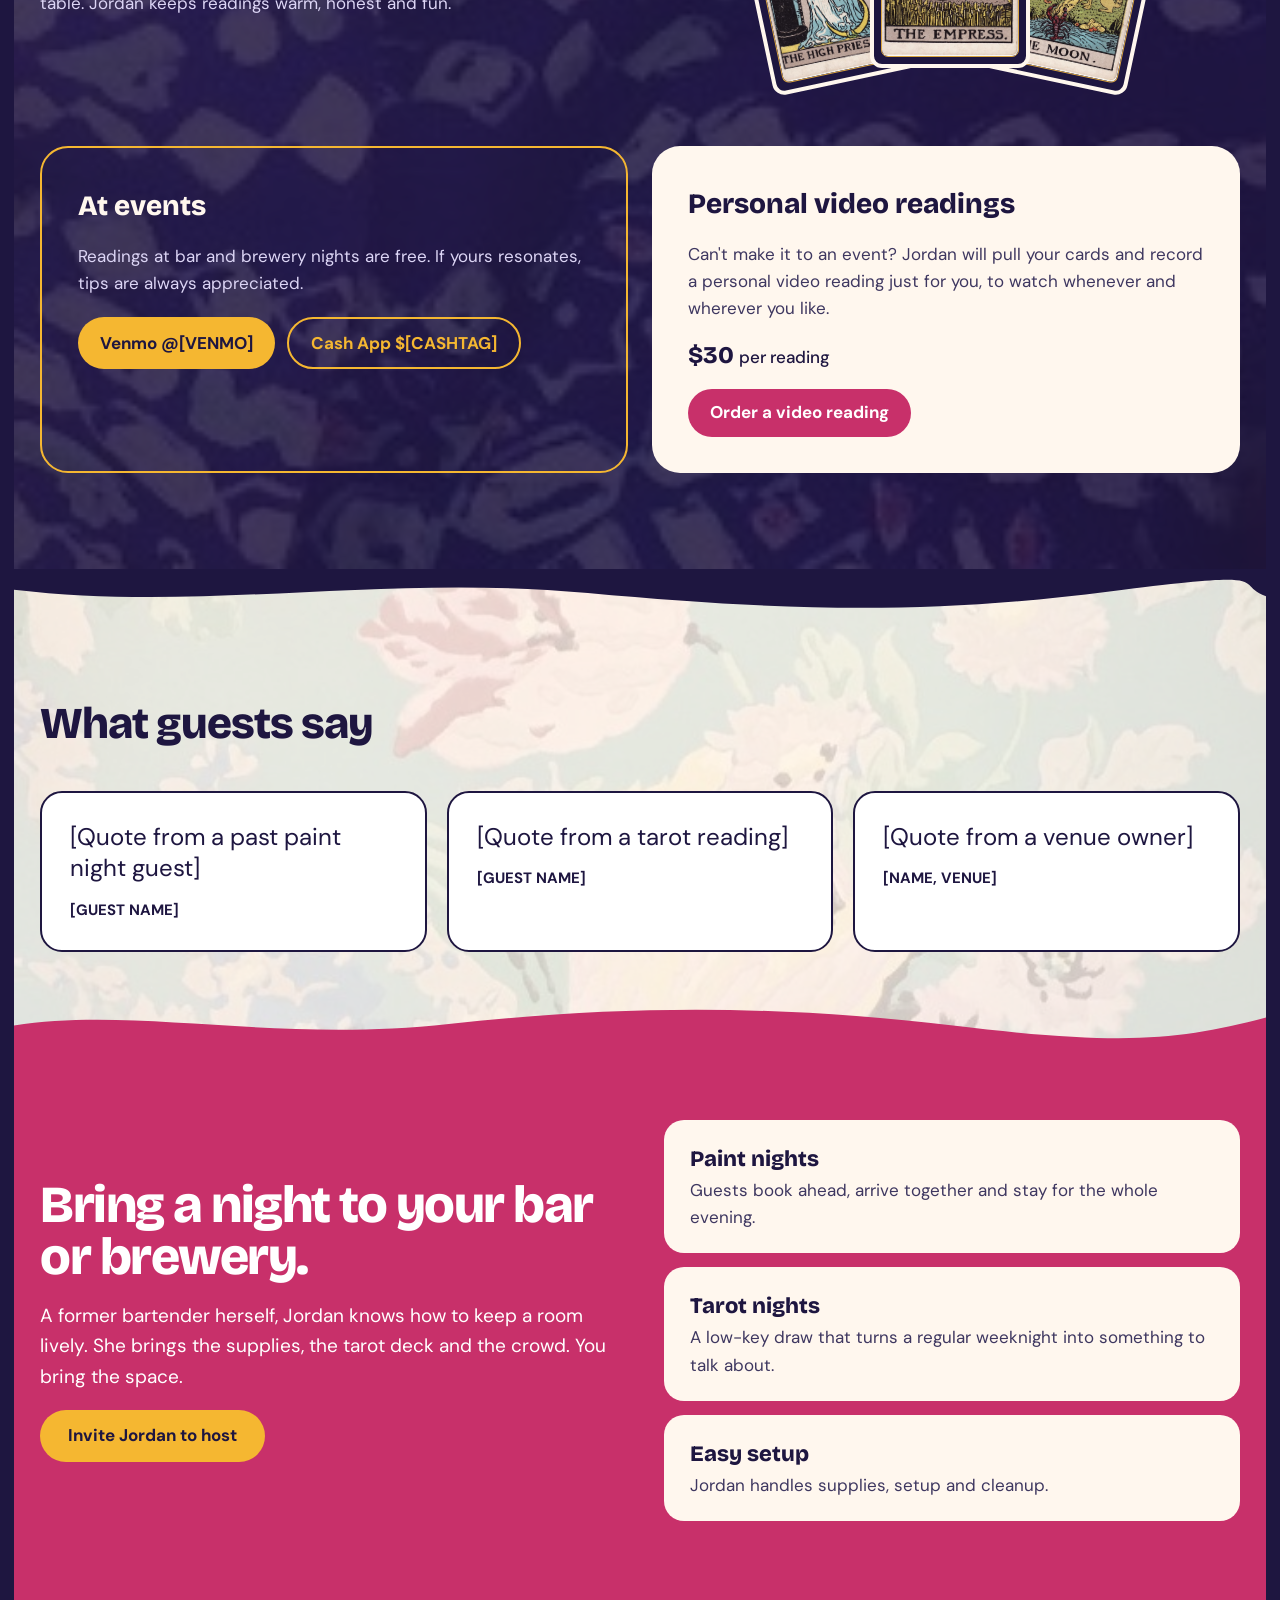
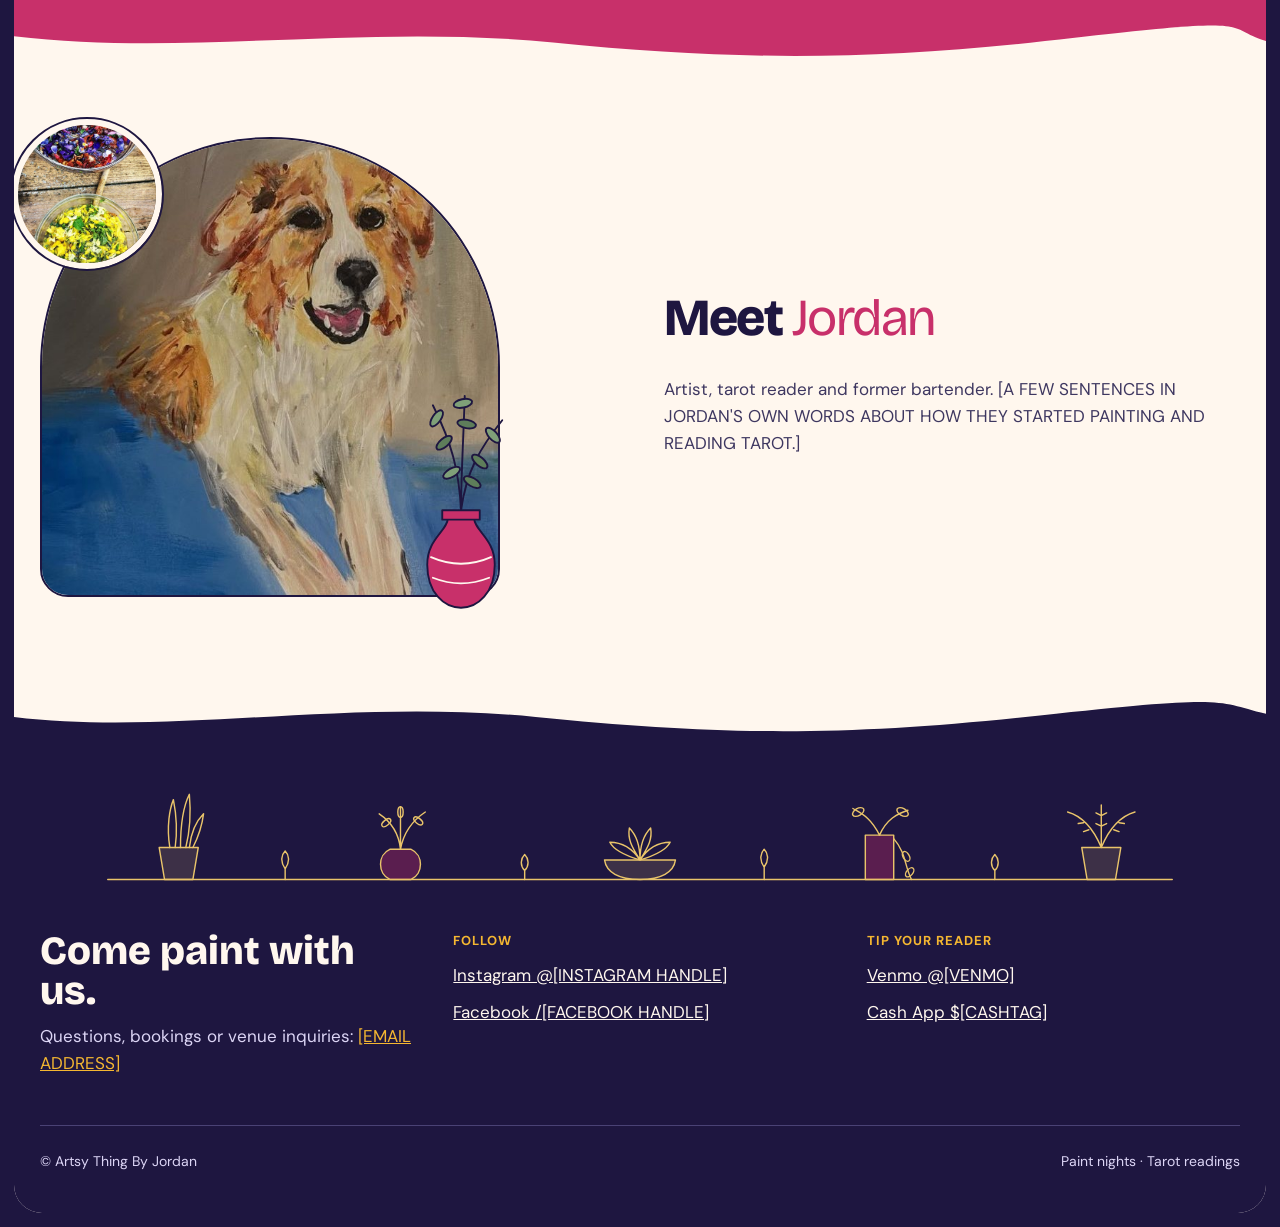
==== commit 37383b2f: "TarotTestWebsite: scrub real name/photo/social links, fix impeccable design findings (overused font," ====
--- a/TarotTestWebsite/index.html
+++ b/TarotTestWebsite/index.html
@@ -3,8 +3,8 @@
 <head>
 <meta charset="utf-8">
 <meta name="viewport" content="width=device-width, initial-scale=1">
-<title>Artsy Thing By Meredith | Paint nights and tarot readings</title>
-<link rel="stylesheet" href="https://fonts.googleapis.com/css2?family=Bricolage+Grotesque:wght@500;700;800&amp;family=DM+Sans:wght@400;500;700&amp;family=Instrument+Serif:ital@0;1&amp;display=swap">
+<title>Artsy Thing By Jordan | Paint nights and tarot readings</title>
+<link rel="stylesheet" href="https://fonts.googleapis.com/css2?family=Bricolage+Grotesque:wght@500;700;800&amp;family=DM+Sans:wght@400;500;700&amp;display=swap">
 <style>
 html{scroll-behavior:smooth}
 
@@ -22,7 +22,7 @@
 <div style="max-width: 1200px; margin: 0 auto; display: flex; flex-wrap: wrap; align-items: center; justify-content: space-between; gap: 16px">
 <a href="#top" style="text-decoration: none; color: #1E1640; display: flex; flex-direction: column; line-height: 1">
 <span style="font-family: 'Bricolage Grotesque', 'Trebuchet MS', sans-serif; font-weight: 800; font-size: 26px; letter-spacing: -0.5px">Artsy Thing</span>
-<span style="font-family: 'Instrument Serif', Georgia, serif; font-style: italic; font-size: 20px">by Meredith</span>
+<span style="font-style: italic; font-size: 20px">by Jordan</span>
 </a>
 <nav style="display: flex; flex-wrap: wrap; gap: 24px; font-weight: 500">
 <a href="#paint" style="color: #1E1640; text-decoration: none">Paint Nights</a>
@@ -58,9 +58,8 @@
 </svg>
 <div style="position: relative; max-width: 1200px; margin: 0 auto; display: grid; grid-template-columns: repeat(auto-fit, minmax(320px, 1fr)); gap: 56px; align-items: center">
 <div style="display: flex; flex-direction: column; gap: 24px">
-<span style="align-self: flex-start; padding: 6px 14px; border: 2px solid #1E1640; border-radius: 999px; font-weight: 700; font-size: 14px; letter-spacing: 1px; text-transform: uppercase">Paint nights · Tarot readings</span>
-<h1 style="margin: 0; font-family: 'Bricolage Grotesque', 'Trebuchet MS', sans-serif; font-weight: 800; font-size: clamp(48px, 6.4vw, 96px); line-height: 0.95; letter-spacing: -2px">Paint something. <span style="font-family: 'Instrument Serif', Georgia, serif; font-style: italic; font-weight: 400; color: #C8306A; letter-spacing: 0">Pull a card.</span></h1>
-<p style="margin: 0; font-size: 20px; max-width: 520px; color: #3E3760">Bright, beginner-friendly paint nights and laid-back tarot readings, hosted by Meredith at local bars and breweries.</p>
+<h1 style="margin: 0; font-family: 'Bricolage Grotesque', 'Trebuchet MS', sans-serif; font-weight: 800; font-size: clamp(48px, 6.4vw, 96px); line-height: 0.95; letter-spacing: -1px">Paint nights, tarot readings. <span style="font-weight: 400; color: #C8306A">Pull a card.</span></h1>
+<p style="margin: 0; font-size: 20px; max-width: 520px; color: #3E3760">Bright, beginner-friendly paint nights and laid-back tarot readings, hosted by Jordan at local bars and breweries.</p>
 <div style="display: flex; flex-wrap: wrap; gap: 14px">
 <a href="#events" style="display: inline-flex; align-items: center; min-height: 52px; padding: 0 28px; border-radius: 999px; background: #C8306A; color: #FFFFFF; text-decoration: none; font-weight: 700">See upcoming nights</a>
 <a href="#tarot" style="display: inline-flex; align-items: center; min-height: 52px; padding: 0 28px; border-radius: 999px; border: 2px solid #1E1640; color: #1E1640; text-decoration: none; font-weight: 700">Get a video reading</a>
@@ -69,7 +68,7 @@
 </div>
 <div style="position: relative; height: 480px">
 <div style="position: absolute; top: 20px; right: 10px; width: 380px; height: 380px; background: #F5B731; border-radius: 58% 42% 55% 45% / 45% 55% 45% 55%"></div>
-<img src="images/art-vase-easel.jpg" alt="Meredith's bright flower-vase painting on a tabletop easel beside its reference print" style="position: absolute; top: 60px; left: 10px; width: 320px; height: 360px; transform: rotate(-4deg); object-fit: cover; border: 7px solid #FFFFFF; outline: 2px solid #1E1640; border-radius: 18px; box-sizing: border-box">
+<img src="images/art-vase-easel.jpg" alt="Jordan's bright flower-vase painting on a tabletop easel beside its reference print" style="position: absolute; top: 60px; left: 10px; width: 320px; height: 360px; transform: rotate(-4deg); object-fit: cover; border: 7px solid #FFFFFF; outline: 2px solid #1E1640; border-radius: 18px; box-sizing: border-box">
 <div style="position: absolute; top: 0; right: 30px; width: 176px; height: 290px; transform: rotate(9deg); background: #1E1640; border: 5px solid #FFF7EE; outline: 2px solid #1E1640; border-radius: 14px; padding: 8px; box-sizing: border-box">
 <div style="height: 100%; box-sizing: border-box; border: 1px solid #D9A441; border-radius: 8px; overflow: hidden">
 <img src="images/RWS_Tarot_17_Star.jpg" alt="The Star tarot card" style="display: block; width: 100%; height: 100%; object-fit: cover">
@@ -114,7 +113,7 @@
 </div>
 <div style="display: flex; flex-direction: column; gap: 16px">
 <div style="display: flex; flex-wrap: wrap; align-items: center; gap: 24px; border: 2px solid #1E1640; border-radius: 22px; padding: 20px 24px">
-<div style="width: 84px; height: 84px; border-radius: 18px; background: #F5B731; display: flex; flex-direction: column; align-items: center; justify-content: center; line-height: 1; font-family: 'Bricolage Grotesque', sans-serif"><span style="font-size: 15px; font-weight: 700">[MON]</span><span style="font-size: 34px; font-weight: 800">[DD]</span></div>
+<div style="width: 84px; height: 84px; border-radius: 18px; background: #F5B731; box-sizing: border-box; padding: 10px; display: flex; flex-direction: column; align-items: center; justify-content: center; line-height: 1; font-family: 'Bricolage Grotesque', sans-serif"><span style="font-size: 15px; font-weight: 700">[MON]</span><span style="font-size: 34px; font-weight: 800">[DD]</span></div>
 <div style="flex-grow: 1; min-width: 220px">
 <div style="font-size: 13px; font-weight: 700; letter-spacing: 1px; text-transform: uppercase; color: #C8306A">Paint Night</div>
 <div style="font-family: 'Bricolage Grotesque', sans-serif; font-weight: 700; font-size: 24px">[PAINTING THEME]</div>
@@ -124,7 +123,7 @@
 <a href="#contact" style="display: inline-flex; align-items: center; min-height: 48px; padding: 0 24px; border-radius: 999px; background: #C8306A; color: #FFFFFF; text-decoration: none; font-weight: 700">Reserve a seat</a>
 </div>
 <div style="display: flex; flex-wrap: wrap; align-items: center; gap: 24px; border: 2px solid #1E1640; border-radius: 22px; padding: 20px 24px; background: #1E1640; color: #FFF7EE">
-<div style="width: 84px; height: 84px; border-radius: 18px; background: #FFF7EE; color: #1E1640; display: flex; flex-direction: column; align-items: center; justify-content: center; line-height: 1; font-family: 'Bricolage Grotesque', sans-serif"><span style="font-size: 15px; font-weight: 700">[MON]</span><span style="font-size: 34px; font-weight: 800">[DD]</span></div>
+<div style="width: 84px; height: 84px; border-radius: 18px; background: #FFF7EE; color: #1E1640; box-sizing: border-box; padding: 10px; display: flex; flex-direction: column; align-items: center; justify-content: center; line-height: 1; font-family: 'Bricolage Grotesque', sans-serif"><span style="font-size: 15px; font-weight: 700">[MON]</span><span style="font-size: 34px; font-weight: 800">[DD]</span></div>
 <div style="flex-grow: 1; min-width: 220px">
 <div style="font-size: 13px; font-weight: 700; letter-spacing: 1px; text-transform: uppercase; color: #F5B731">Tarot Night</div>
 <div style="font-family: 'Bricolage Grotesque', sans-serif; font-weight: 700; font-size: 24px">Free readings at the bar</div>
@@ -134,7 +133,7 @@
 <a href="#tarot" style="display: inline-flex; align-items: center; min-height: 48px; padding: 0 24px; border-radius: 999px; background: #F5B731; color: #1E1640; text-decoration: none; font-weight: 700">Get details</a>
 </div>
 <div style="display: flex; flex-wrap: wrap; align-items: center; gap: 24px; border: 2px solid #1E1640; border-radius: 22px; padding: 20px 24px">
-<div style="width: 84px; height: 84px; border-radius: 18px; background: #F5B731; display: flex; flex-direction: column; align-items: center; justify-content: center; line-height: 1; font-family: 'Bricolage Grotesque', sans-serif"><span style="font-size: 15px; font-weight: 700">[MON]</span><span style="font-size: 34px; font-weight: 800">[DD]</span></div>
+<div style="width: 84px; height: 84px; border-radius: 18px; background: #F5B731; box-sizing: border-box; padding: 10px; display: flex; flex-direction: column; align-items: center; justify-content: center; line-height: 1; font-family: 'Bricolage Grotesque', sans-serif"><span style="font-size: 15px; font-weight: 700">[MON]</span><span style="font-size: 34px; font-weight: 800">[DD]</span></div>
 <div style="flex-grow: 1; min-width: 220px">
 <div style="font-size: 13px; font-weight: 700; letter-spacing: 1px; text-transform: uppercase; color: #C8306A">Paint Night</div>
 <div style="font-family: 'Bricolage Grotesque', sans-serif; font-weight: 700; font-size: 24px">[PAINTING THEME]</div>
@@ -165,8 +164,8 @@
 </svg>
 <div style="max-width: 1200px; margin: 0 auto; display: grid; grid-template-columns: repeat(auto-fit, minmax(320px, 1fr)); gap: 56px; align-items: start">
 <div style="display: flex; flex-direction: column; gap: 20px">
-<h2 style="margin: 0; font-family: 'Bricolage Grotesque', 'Trebuchet MS', sans-serif; font-weight: 800; font-size: 52px; line-height: 1; letter-spacing: -1.5px">No experience needed. <span style="font-family: 'Instrument Serif', Georgia, serif; font-style: italic; font-weight: 400; color: #C8306A; letter-spacing: 0">Seriously.</span></h2>
-<p style="margin: 0; color: #3E3760">Grab a drink, find your seat and follow along as Meredith walks the room through the painting one step at a time. Nobody's grading.</p>
+<h2 style="margin: 0; font-family: 'Bricolage Grotesque', 'Trebuchet MS', sans-serif; font-weight: 800; font-size: 52px; line-height: 1; letter-spacing: -1.5px">No experience needed. <span style="font-weight: 400; color: #C8306A">Seriously.</span></h2>
+<p style="margin: 0; color: #3E3760">Grab a drink, find your seat and follow along as Jordan walks the room through the painting one step at a time. Nobody's grading.</p>
 <div style="display: flex; flex-direction: column; gap: 12px">
 <div style="display: flex; gap: 12px; align-items: center"><svg aria-hidden="true" width="26" height="26" viewBox="0 0 24 24" fill="none" stroke="#C8306A" stroke-width="2.4" stroke-linecap="round" stroke-linejoin="round"><path d="M4 12l5 5L20 6"></path></svg><span>Canvas, paints, brushes and every supply included</span></div>
 <div style="display: flex; gap: 12px; align-items: center"><svg aria-hidden="true" width="26" height="26" viewBox="0 0 24 24" fill="none" stroke="#C8306A" stroke-width="2.4" stroke-linecap="round" stroke-linejoin="round"><path d="M4 12l5 5L20 6"></path></svg><span>Step-by-step guidance from start to finish</span></div>
@@ -180,7 +179,7 @@
 <img src="images/art-dog-gold.jpg" alt="Painting of a happy golden and white dog walking on blue" style="grid-row: span 2; width: 100%; height: 100%; min-height: 420px; object-fit: cover; border: 2px solid #1E1640; border-radius: 18px; box-sizing: border-box">
 <img src="images/art-dogs.jpg" alt="Two matching paintings of a black and white puppy on turquoise" style="width: 100%; aspect-ratio: 3 / 2; object-fit: cover; border: 2px solid #1E1640; border-radius: 18px; box-sizing: border-box">
 <img src="images/art-bed-cat.jpg" alt="Paintings of a bright yellow bed and a Matisse-inspired cat with a fishbowl" style="width: 100%; aspect-ratio: 3 / 2; object-fit: cover; border: 2px solid #1E1640; border-radius: 18px; box-sizing: border-box">
-<p style="grid-column: span 2; margin: 0; font-family: 'Instrument Serif', Georgia, serif; font-style: italic; font-size: 20px; color: #3E3760">Pet portraits, cozy interiors and a few Matisse-inspired favorites from past nights.</p>
+<p style="grid-column: span 2; margin: 0; font-style: italic; font-size: 20px; color: #3E3760">Pet portraits, cozy interiors and a few Matisse-inspired favorites from past nights.</p>
 </div>
 </div>
 </section>
@@ -194,8 +193,8 @@
 <div style="max-width: 1200px; margin: 0 auto; display: flex; flex-direction: column; gap: 40px; position: relative">
 <div style="display: grid; grid-template-columns: repeat(auto-fit, minmax(320px, 1fr)); gap: 40px; align-items: center">
 <div style="max-width: 600px; display: flex; flex-direction: column; gap: 16px">
-<h2 style="margin: 0; font-family: 'Bricolage Grotesque', 'Trebuchet MS', sans-serif; font-weight: 800; font-size: 52px; line-height: 1; letter-spacing: -1.5px">Tarot, <span style="font-family: 'Instrument Serif', Georgia, serif; font-style: italic; font-weight: 400; color: #F5B731; letter-spacing: 0">the friendly kind.</span></h2>
-<p style="margin: 0; color: #DCD5F5">Curious, skeptical or somewhere in between, everyone's welcome at the table. Meredith keeps readings warm, honest and fun.</p>
+<h2 style="margin: 0; font-family: 'Bricolage Grotesque', 'Trebuchet MS', sans-serif; font-weight: 800; font-size: 52px; line-height: 1; letter-spacing: -1.5px">Tarot, <span style="font-weight: 400; color: #F5B731">the friendly kind.</span></h2>
+<p style="margin: 0; color: #DCD5F5">Curious, skeptical or somewhere in between, everyone's welcome at the table. Jordan keeps readings warm, honest and fun.</p>
 </div>
 <div aria-hidden="true" style="position: relative; height: 300px; max-width: 460px; width: 100%; justify-self: center">
 <div style="position: absolute; left: 6%; top: 34px; width: 150px; height: 244px; transform: rotate(-12deg); background: #1E1640; border: 4px solid #FFF7EE; border-radius: 12px; padding: 7px; box-sizing: border-box">
@@ -226,7 +225,7 @@
 </div>
 <div style="background: #FFF7EE; color: #1E1640; border-radius: 28px; padding: 36px; display: flex; flex-direction: column; gap: 14px">
 <h3 style="margin: 0; font-family: 'Bricolage Grotesque', sans-serif; font-weight: 800; font-size: 28px">Personal video readings</h3>
-<p style="margin: 0; color: #3E3760">Can't make it to an event? Meredith will pull your cards and record a personal video reading just for you, to watch whenever and wherever you like.</p>
+<p style="margin: 0; color: #3E3760">Can't make it to an event? Jordan will pull your cards and record a personal video reading just for you, to watch whenever and wherever you like.</p>
 <p style="margin: 0; font-family: 'Bricolage Grotesque', sans-serif; font-weight: 800; font-size: 24px">$30 <span style="font-family: 'DM Sans', sans-serif; font-weight: 500; font-size: 17px">per reading</span></p>
 <a href="#contact" style="align-self: flex-start; display: inline-flex; align-items: center; min-height: 48px; padding: 0 22px; border-radius: 999px; background: #C8306A; color: #FFFFFF; text-decoration: none; font-weight: 700">Order a video reading</a>
 </div>
@@ -241,15 +240,15 @@
 <h2 style="margin: 0; font-family: 'Bricolage Grotesque', 'Trebuchet MS', sans-serif; font-weight: 800; font-size: 44px; letter-spacing: -1px">What guests say</h2>
 <div style="display: grid; grid-template-columns: repeat(auto-fit, minmax(260px, 1fr)); gap: 20px">
 <figure style="margin: 0; background: #FFFFFF; border: 2px solid #1E1640; border-radius: 22px; padding: 28px; display: flex; flex-direction: column; gap: 14px">
-<blockquote style="margin: 0; font-family: 'Instrument Serif', Georgia, serif; font-size: 24px; line-height: 1.3">[Quote from a past paint night guest]</blockquote>
+<blockquote style="margin: 0; font-size: 24px; line-height: 1.3">[Quote from a past paint night guest]</blockquote>
 <figcaption style="font-weight: 700; font-size: 15px">[GUEST NAME]</figcaption>
 </figure>
 <figure style="margin: 0; background: #FFFFFF; border: 2px solid #1E1640; border-radius: 22px; padding: 28px; display: flex; flex-direction: column; gap: 14px">
-<blockquote style="margin: 0; font-family: 'Instrument Serif', Georgia, serif; font-size: 24px; line-height: 1.3">[Quote from a tarot reading]</blockquote>
+<blockquote style="margin: 0; font-size: 24px; line-height: 1.3">[Quote from a tarot reading]</blockquote>
 <figcaption style="font-weight: 700; font-size: 15px">[GUEST NAME]</figcaption>
 </figure>
 <figure style="margin: 0; background: #FFFFFF; border: 2px solid #1E1640; border-radius: 22px; padding: 28px; display: flex; flex-direction: column; gap: 14px">
-<blockquote style="margin: 0; font-family: 'Instrument Serif', Georgia, serif; font-size: 24px; line-height: 1.3">[Quote from a venue owner]</blockquote>
+<blockquote style="margin: 0; font-size: 24px; line-height: 1.3">[Quote from a venue owner]</blockquote>
 <figcaption style="font-weight: 700; font-size: 15px">[NAME, VENUE]</figcaption>
 </figure>
 </div>
@@ -260,15 +259,14 @@
 <section id="host" style="padding: 72px 24px 96px; background: #C8306A; color: #FFFFFF">
 <div style="max-width: 1200px; margin: 0 auto; display: grid; grid-template-columns: repeat(auto-fit, minmax(320px, 1fr)); gap: 48px; align-items: center">
 <div style="display: flex; flex-direction: column; gap: 18px">
-<span style="font-size: 14px; font-weight: 700; letter-spacing: 1px; text-transform: uppercase">For bars &amp; breweries</span>
-<h2 style="margin: 0; font-family: 'Bricolage Grotesque', 'Trebuchet MS', sans-serif; font-weight: 800; font-size: 52px; line-height: 1; letter-spacing: -1.5px">Bring a night to your venue.</h2>
-<p style="margin: 0; font-size: 19px">A former bartender herself, Meredith knows how to keep a room lively. She brings the supplies, the tarot deck and the crowd. You bring the space.</p>
-<a href="#contact" style="align-self: flex-start; display: inline-flex; align-items: center; min-height: 52px; padding: 0 28px; border-radius: 999px; background: #F5B731; color: #1E1640; text-decoration: none; font-weight: 700">Invite Meredith to host</a>
+<h2 style="margin: 0; font-family: 'Bricolage Grotesque', 'Trebuchet MS', sans-serif; font-weight: 800; font-size: 52px; line-height: 1; letter-spacing: -1.5px">Bring a night to your bar or brewery.</h2>
+<p style="margin: 0; font-size: 19px">A former bartender herself, Jordan knows how to keep a room lively. She brings the supplies, the tarot deck and the crowd. You bring the space.</p>
+<a href="#contact" style="align-self: flex-start; display: inline-flex; align-items: center; min-height: 52px; padding: 0 28px; border-radius: 999px; background: #F5B731; color: #1E1640; text-decoration: none; font-weight: 700">Invite Jordan to host</a>
 </div>
 <div style="display: flex; flex-direction: column; gap: 14px">
 <div style="background: #FFF7EE; color: #1E1640; border-radius: 20px; padding: 22px 26px"><div style="font-family: 'Bricolage Grotesque', sans-serif; font-weight: 800; font-size: 22px">Paint nights</div><div style="color: #3E3760">Guests book ahead, arrive together and stay for the whole evening.</div></div>
 <div style="background: #FFF7EE; color: #1E1640; border-radius: 20px; padding: 22px 26px"><div style="font-family: 'Bricolage Grotesque', sans-serif; font-weight: 800; font-size: 22px">Tarot nights</div><div style="color: #3E3760">A low-key draw that turns a regular weeknight into something to talk about.</div></div>
-<div style="background: #FFF7EE; color: #1E1640; border-radius: 20px; padding: 22px 26px"><div style="font-family: 'Bricolage Grotesque', sans-serif; font-weight: 800; font-size: 22px">Easy setup</div><div style="color: #3E3760">Meredith handles supplies, setup and cleanup.</div></div>
+<div style="background: #FFF7EE; color: #1E1640; border-radius: 20px; padding: 22px 26px"><div style="font-family: 'Bricolage Grotesque', sans-serif; font-weight: 800; font-size: 22px">Easy setup</div><div style="color: #3E3760">Jordan handles supplies, setup and cleanup.</div></div>
 </div>
 </div>
 </section>
@@ -278,7 +276,7 @@
 <div style="max-width: 1200px; margin: 0 auto; display: grid; grid-template-columns: repeat(auto-fit, minmax(300px, 1fr)); gap: 48px; align-items: center">
 <div style="position: relative; max-width: 460px; width: 100%">
 <img src="images/idea-flower-bowls.jpg" alt="Glass bowls filled with violet and yellow flower petals" style="position: absolute; left: -28px; top: -18px; z-index: 1; width: 150px; height: 150px; object-fit: cover; border-radius: 50%; border: 6px solid #FFF7EE; outline: 2px solid #1E1640; box-sizing: border-box">
-<img src="images/meredith.jpg" alt="Meredith smiling in a black top and cowboy boots" style="display: block; width: 100%; aspect-ratio: 1 / 1; object-fit: cover; border: 2px solid #1E1640; border-radius: 50% 50% 28px 28px; box-sizing: border-box">
+<img src="images/art-dog-gold.jpg" alt="A gold-toned pet portrait painting, one of the host's pieces" style="display: block; width: 100%; aspect-ratio: 1 / 1; object-fit: cover; border: 2px solid #1E1640; border-radius: 50% 50% 28px 28px; box-sizing: border-box">
 <svg aria-hidden="true" width="150" height="244" viewBox="0 0 160 260" fill="none" stroke="#1E1640" stroke-width="2" stroke-linecap="round" stroke-linejoin="round" style="position: absolute; right: -36px; bottom: -24px">
 <path d="M80 142C78 100 70 70 50 30M80 142C86 100 100 76 124 46M80 142C80 110 82 80 84 20"></path>
 <ellipse cx="62" cy="70" rx="10" ry="4.5" transform="rotate(-40 62 70)" fill="#5E7D5A"></ellipse>
@@ -295,8 +293,8 @@
 </svg>
 </div>
 <div style="display: flex; flex-direction: column; gap: 16px">
-<h2 style="margin: 0; font-family: 'Bricolage Grotesque', 'Trebuchet MS', sans-serif; font-weight: 800; font-size: 52px; letter-spacing: -1.5px">Meet <span style="font-family: 'Instrument Serif', Georgia, serif; font-style: italic; font-weight: 400; color: #C8306A; letter-spacing: 0">Meredith</span></h2>
-<p style="margin: 0; color: #3E3760">Artist, tarot reader and former bartender. [A FEW SENTENCES IN MEREDITH'S OWN WORDS ABOUT HOW SHE STARTED PAINTING AND READING TAROT.]</p>
+<h2 style="margin: 0; font-family: 'Bricolage Grotesque', 'Trebuchet MS', sans-serif; font-weight: 800; font-size: 52px; letter-spacing: -1.5px">Meet <span style="font-weight: 400; color: #C8306A">Jordan</span></h2>
+<p style="margin: 0; color: #3E3760">Artist, tarot reader and former bartender. [A FEW SENTENCES IN JORDAN'S OWN WORDS ABOUT HOW THEY STARTED PAINTING AND READING TAROT.]</p>
 </div>
 </div>
 </section>
@@ -320,8 +318,8 @@
 </div>
 <div style="display: flex; flex-direction: column; gap: 10px">
 <span style="font-size: 13px; font-weight: 700; letter-spacing: 1px; text-transform: uppercase; color: #F5B731">Follow</span>
-<a href="https://www.instagram.com/spacejam_turn_it_up" style="color: #FFF7EE">Instagram @spacejam_turn_it_up</a>
-<a href="https://facebook.com/MeredithsGangsta" style="color: #FFF7EE">Facebook /MeredithsGangsta</a>
+<a href="#contact" style="color: #FFF7EE">Instagram @[INSTAGRAM HANDLE]</a>
+<a href="#contact" style="color: #FFF7EE">Facebook /[FACEBOOK HANDLE]</a>
 </div>
 <div style="display: flex; flex-direction: column; gap: 10px">
 <span style="font-size: 13px; font-weight: 700; letter-spacing: 1px; text-transform: uppercase; color: #F5B731">Tip your reader</span>
@@ -330,7 +328,7 @@
 </div>
 </div>
 <div style="border-top: 1px solid #4A4275; padding-top: 24px; display: flex; flex-wrap: wrap; justify-content: space-between; gap: 12px; font-size: 14px; color: #DCD5F5">
-<span>© Artsy Thing By Meredith</span>
+<span>© Artsy Thing By Jordan</span>
 <span>Paint nights · Tarot readings</span>
 </div>
 </div>
